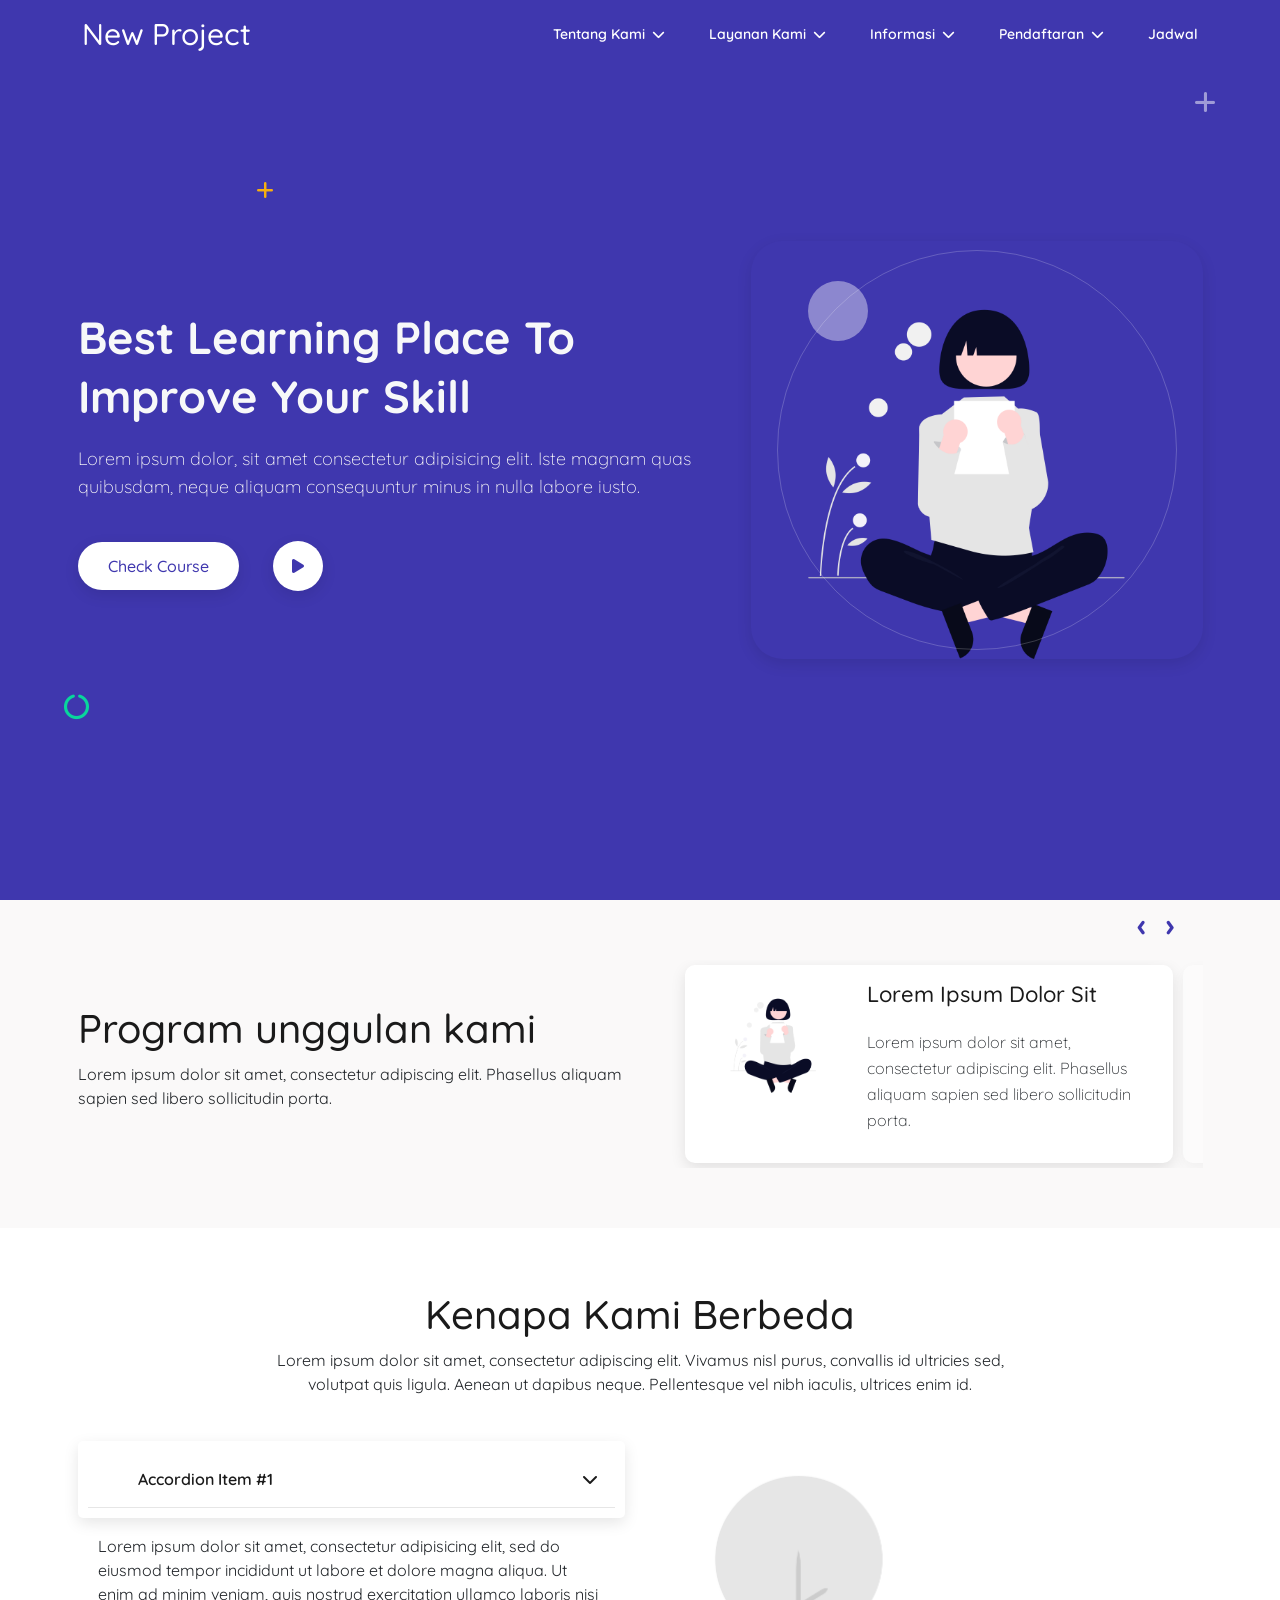
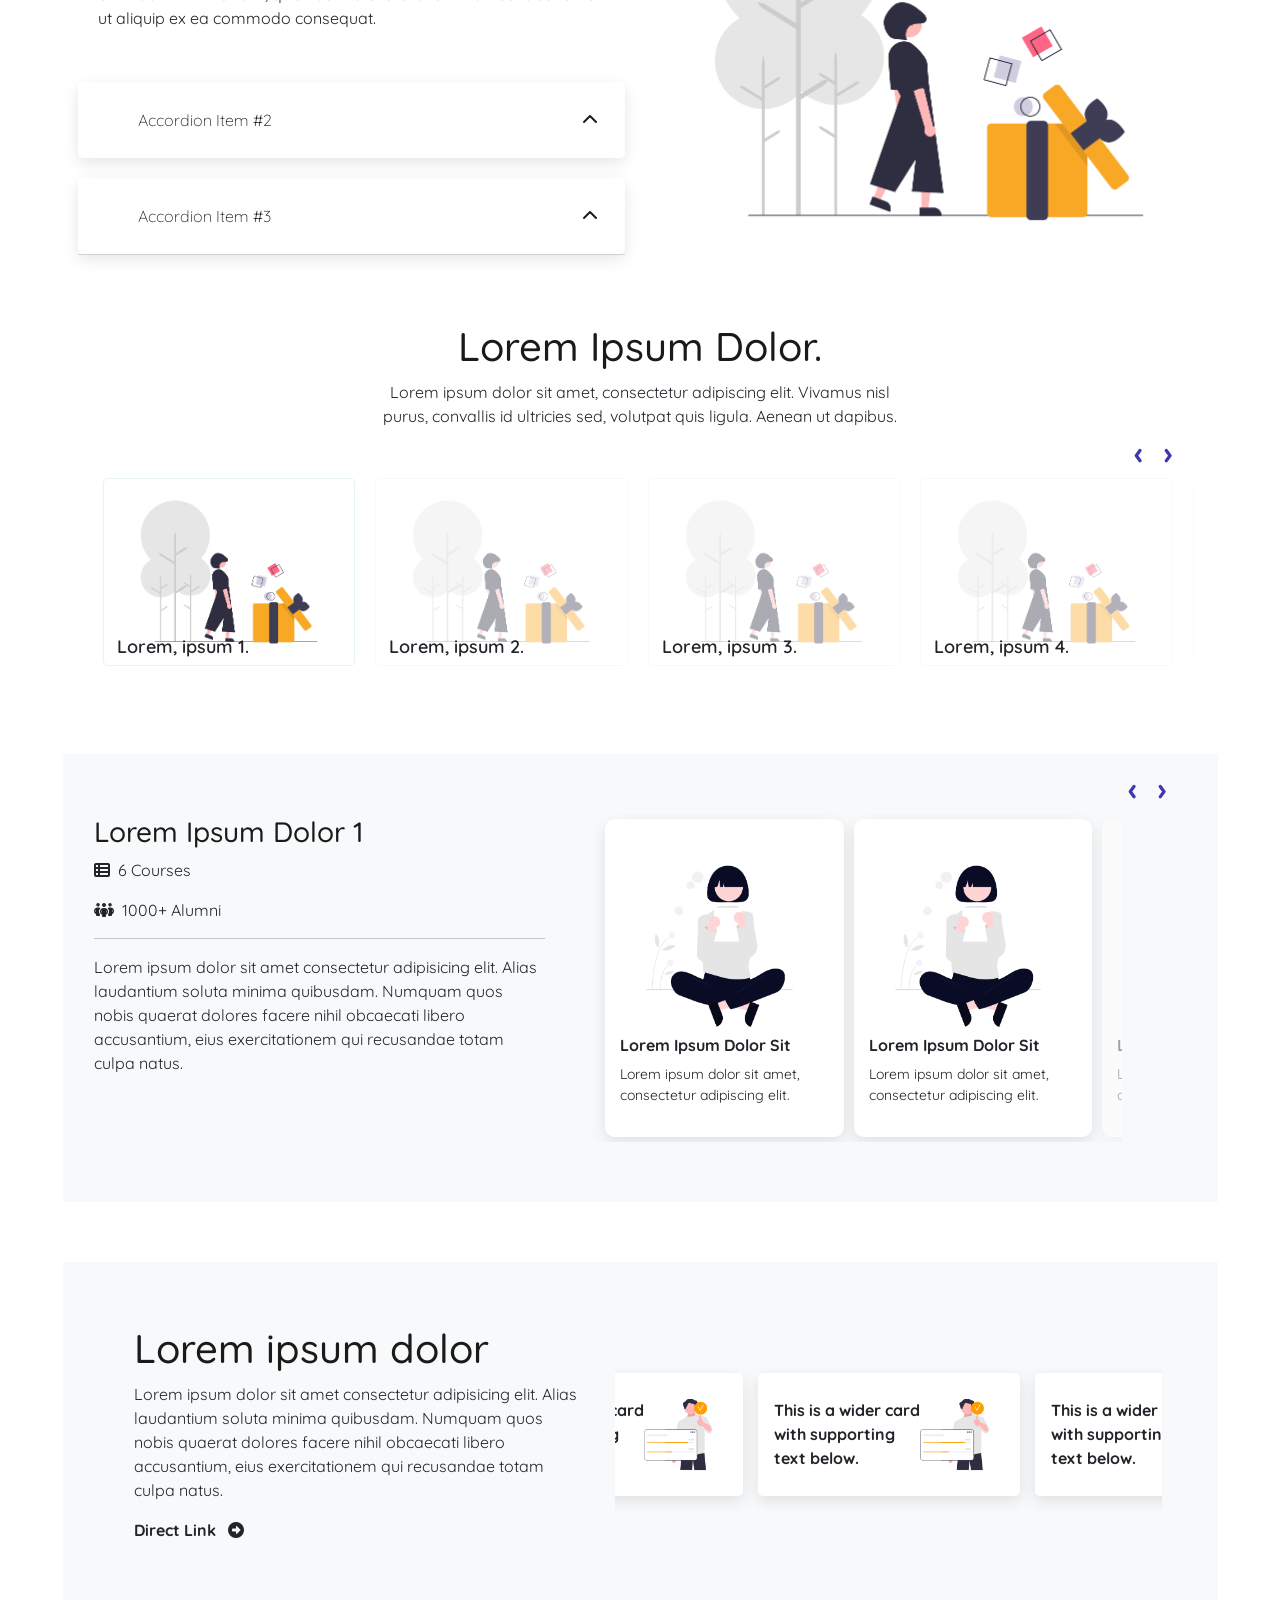
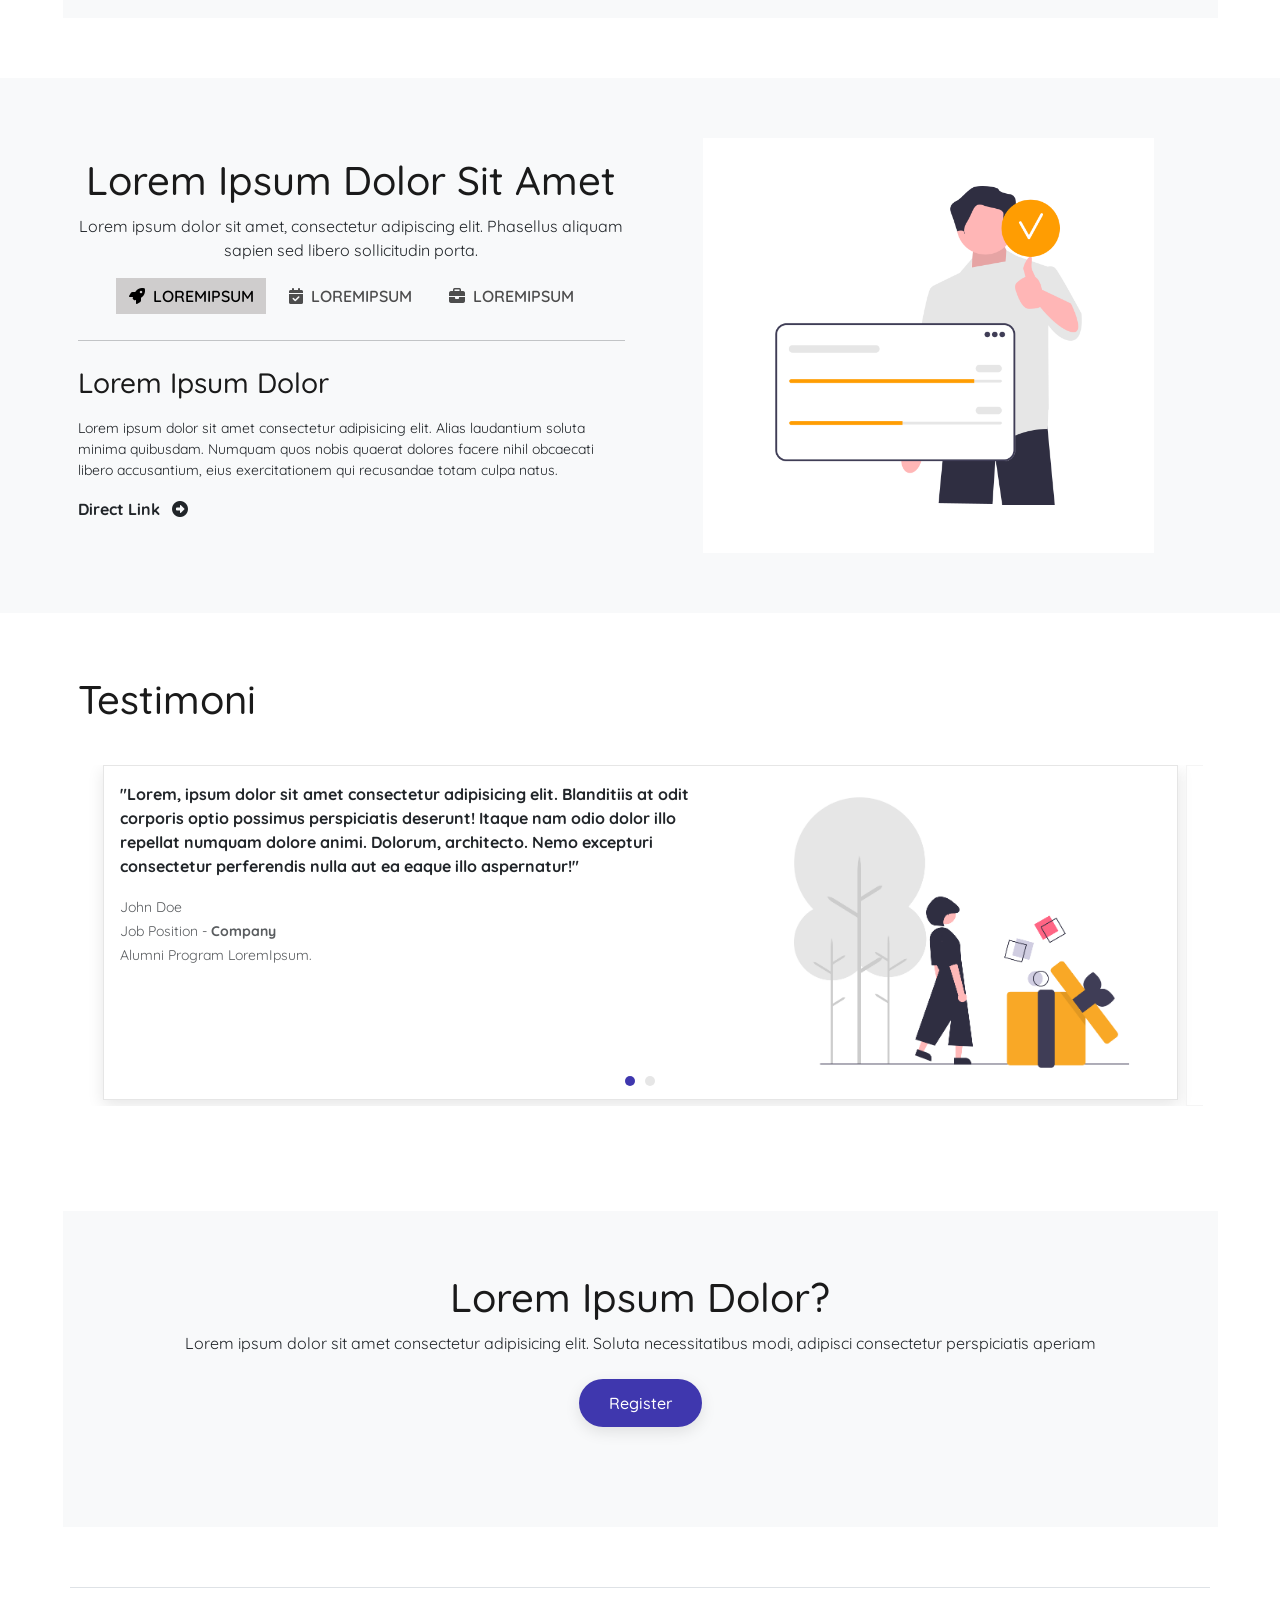
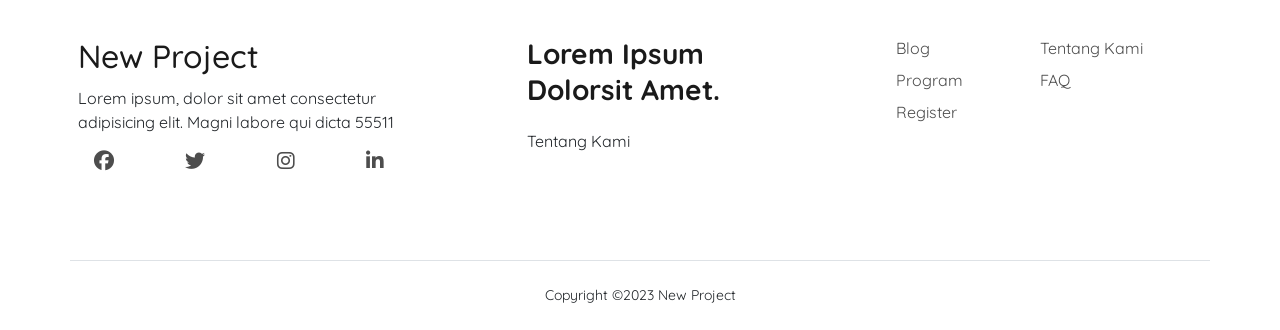
==== index.html @ 59ed504c "first commit" ====
<!DOCTYPE html>
<html lang="en">
  <head>
    <meta charset="UTF-8" />
    <meta http-equiv="X-UA-Compatible" content="IE=edge" />
    <meta name="viewport" content="width=device-width, initial-scale=1.0" />
    <title>New Project</title>

    <!-- Font Awesome -->
    <link
      rel="stylesheet"
      href="https://cdnjs.cloudflare.com/ajax/libs/font-awesome/6.1.2/css/all.min.css"
      integrity="sha512-1sCRPdkRXhBV2PBLUdRb4tMg1w2YPf37qatUFeS7zlBy7jJI8Lf4VHwWfZZfpXtYSLy85pkm9GaYVYMfw5BC1A=="
      crossorigin="anonymous"
      referrerpolicy="no-referrer"
    />

    <!-- CSS only -->
    <!-- CSS only -->
    <link
      href="https://cdn.jsdelivr.net/npm/bootstrap@5.2.3/dist/css/bootstrap.min.css"
      rel="stylesheet"
      integrity="sha384-rbsA2VBKQhggwzxH7pPCaAqO46MgnOM80zW1RWuH61DGLwZJEdK2Kadq2F9CUG65"
      crossorigin="anonymous"
    />

    <link
      rel="stylesheet"
      href="https://cdnjs.cloudflare.com/ajax/libs/OwlCarousel2/2.3.4/assets/owl.carousel.min.css"
      integrity="sha512-tS3S5qG0BlhnQROyJXvNjeEM4UpMXHrQfTGmbQ1gKmelCxlSEBUaxhRBj/EFTzpbP4RVSrpEikbmdJobCvhE3g=="
      crossorigin="anonymous"
      referrerpolicy="no-referrer"
    />

    <link
      rel="stylesheet"
      href="https://cdnjs.cloudflare.com/ajax/libs/animate.css/4.1.1/animate.min.css"
    />

    <!-- Link Swiper's CSS -->
    <link
      rel="stylesheet"
      href="https://cdn.jsdelivr.net/npm/swiper/swiper-bundle.min.css"
    />

    <!-- Custom Style -->
    <link rel="stylesheet" href="css/style.css" />
    <link rel="stylesheet" href="css/responsive.css" />
  </head>
  <body>
    <div class="main-wrapper">
      <!-- header start -->
      <header class="header fixed-top">
        <div class="container-xl">
          <div
            class="header-main d-flex justify-content-between align-items-center"
          >
            <!-- <div class="header-logo">
              <a href="/" class="">
                <img src="/img/logo.png" alt="New Project" />
              </a>
            </div> -->
            <a class="header-brand">New Project</a>
            <div class="open-header-menu">
              <span></span>
            </div>
            <div class="menu-overlay"></div>
            <nav class="header-menu">
              <div class="close-header-menu">
                <i class="fas fa-times"></i>
              </div>
              <ul class="menu">
                <li class="menu-item menu-item-has-children">
                  <a href="#" data-bs-toggle="sub-menu"
                    >Tentang Kami <i class="fas fa-chevron-down"></i
                  ></a>
                  <ul class="sub-menu">
                    <li class="sub-menu-item">
                      <a class="nav-link" href="/profil-perusahaan"
                        >Profil Perusahaan</a
                      >
                    </li>
                    <li class="sub-menu-item">
                      <a lass="nav-link" href="/alumni">Daftar Alumni</a>
                    </li>
                    <li class="sub-menu-item">
                      <a class="nav-link" href="/hubungi-kami">Hubungi Kami</a>
                    </li>
                  </ul>
                </li>
                <li class="menu-item menu-item-has-children">
                  <a href="#" data-bs-toggle="sub-menu"
                    >Layanan Kami <i class="fas fa-chevron-down"></i
                  ></a>
                  <ul class="sub-menu">
                    <li class="sub-menu-item">
                      <a
                        class="nav-link"
                        href="/sertifikasi/sertifikasi-kemnaker-ri"
                        >Sertifikasi Kemnaker RI</a
                      >
                    </li>
                    <li class="sub-menu-item">
                      <a class="nav-link" href="/sertifikasi/sertifikasi-bnsp"
                        >Sertifikasi BNSP</a
                      >
                    </li>
                    <li class="sub-menu-item">
                      <a
                        class="nav-link"
                        href="/program-pembinaan/juru-las-welder"
                        >Sertifikasi Juru Las</a
                      >
                    </li>
                    <li class="sub-menu-item">
                      <a class="nav-link" href="/pengurusan-sio"
                        >Pengurusan SIO</a
                      >
                    </li>
                  </ul>
                </li>
                <li class="menu-item menu-item-has-children">
                  <a href="#" data-bs-toggle="sub-menu"
                    >Informasi <i class="fas fa-chevron-down"></i
                  ></a>
                  <ul class="sub-menu">
                    <li class="sub-menu-item">
                      <a class="nav-link" href="/unduh-peraturan-k3"
                        >Unduh Peraturan K3 RI</a
                      >
                    </li>
                    <li class="sub-menu-item">
                      <a class="nav-link" href="/blog">Artikel</a>
                    </li>
                    <li class="sub-menu-item">
                      <a class="nav-link" href="/info-loker-k3">Info Loker</a>
                    </li>
                    <li class="sub-menu-item">
                      <a class="nav-link" href="/galeri">Galeri</a>
                    </li>
                  </ul>
                </li>
                <li class="menu-item menu-item-has-children">
                  <a href="#" data-bs-toggle="sub-menu"
                    >Pendaftaran <i class="fas fa-chevron-down"></i
                  ></a>
                  <ul class="sub-menu">
                    <li class="sub-menu-item">
                      <a class="nav-link" href="/pendaftaran-kemnaker-ri"
                        >Training Kemnaker RI</a
                      >
                    </li>
                    <li class="sub-menu-item">
                      <a class="nav-link" href="/pendaftaran-bnsp"
                        >Training BNSP</a
                      >
                    </li>
                    <li class="sub-menu-item">
                      <a class="nav-link" href="/permohonan-inhouse-training"
                        >Permohonan InHouse Training</a
                      >
                    </li>
                  </ul>
                </li>
                <li class="menu-item">
                  <a class="nav-link" href="/jadwal">jadwal</a>
                </li>
              </ul>
            </nav>
          </div>
        </div>
      </header>
      <!-- header end -->

      <!-- banner start -->
      <section class="banner d-flex align-items-center">
        <div class="effect-wrap">
          <i class="fa-solid fa-plus effect effect-1"></i>
          <i class="fa-solid fa-plus effect effect-2"></i>
          <i class="fa-solid fa-circle-notch effect effect-3"></i>
        </div>
        <div class="container">
          <div class="row align-items-center">
            <div
              class="col-lg-7 col-md-7 mt-5 mt-md-0 order-md-first order-last"
            >
              <div class="banner-text">
                <h1>Best Learning Place To Improve Your Skill</h1>
                <p>
                  Lorem ipsum dolor, sit amet consectetur adipisicing elit. Iste
                  magnam quas quibusdam, neque aliquam consequuntur minus in
                  nulla labore iusto.
                </p>
                <div class="banner-btn">
                  <a href="#" class="btn btn-1">Check Course</a>
                  <button
                    type="button"
                    class="btn btn-1 video-play-btn"
                    data-bs-toggle="modal"
                    data-bs-target="#video-modal"
                  >
                    <i class="fa-solid fa-play"></i>
                  </button>
                </div>
              </div>
            </div>
            <div class="col-lg-5 col-md-5 text-center">
              <div class="banner-img">
                <div class="circle"></div>
                <img src="img/hero.png" alt="new project" />
              </div>
            </div>
          </div>
        </div>
      </section>
      <!-- banner end -->

      <!-- exclusive program start -->
      <section class="exclusive-section section-padding">
        <div class="container">
          <div class="row align-items-center justify-content-center">
            <div class="col-lg-6 col-md-8">
              <div class="exclusive-text">
                <h1>Program unggulan kami</h1>
                <p>
                  Lorem ipsum dolor sit amet, consectetur adipiscing elit.
                  Phasellus aliquam sapien sed libero sollicitudin porta.
                </p>
              </div>
            </div>
            <div class="col-lg-6 col-md-9">
              <div class="row justify-content-center">
                <div class="owl-carousel exclusive-carousel">
                  <div class="row exclusive-item box">
                    <div class="col-lg-4 col-md-12">
                      <img src="img/hero.png" alt="exclusive-program" />
                    </div>
                    <div class="col-lg-8 col-md-12">
                      <h3 class="text-capitalize">Lorem ipsum dolor sit</h3>
                      <p>
                        Lorem ipsum dolor sit amet, consectetur adipiscing elit.
                        Phasellus aliquam sapien sed libero sollicitudin porta.
                      </p>
                    </div>
                  </div>
                  <div class="row exclusive-item box">
                    <div class="col-lg-4 col-md-12">
                      <img src="img/hero.png" alt="exclusive-program" />
                    </div>
                    <div class="col-lg-8 col-md-12">
                      <h3 class="text-capitalize">Lorem ipsum dolor sit</h3>
                      <p>
                        Lorem ipsum dolor sit amet, consectetur adipiscing elit.
                        Phasellus aliquam sapien sed libero sollicitudin porta.
                      </p>
                    </div>
                  </div>
                  <div class="row exclusive-item box">
                    <div class="col-lg-4 col-md-12">
                      <img src="img/hero.png" alt="exclusive-program" />
                    </div>
                    <div class="col-lg-8 col-md-12">
                      <h3 class="text-capitalize">Lorem ipsum dolor sit</h3>
                      <p>
                        Lorem ipsum dolor sit amet, consectetur adipiscing elit.
                        Phasellus aliquam sapien sed libero sollicitudin porta.
                      </p>
                    </div>
                  </div>
                </div>
              </div>
            </div>
          </div>
        </div>
      </section>
      <!-- exclusive program end -->

      <!-- reason start -->
      <section class="reason-section section-padding">
        <div class="container">
          <div class="row justify-content-center">
            <div class="col-md-8">
              <div class="section-title text-center">
                <h1>Kenapa Kami Berbeda</h1>
                <p>
                  Lorem ipsum dolor sit amet, consectetur adipiscing elit.
                  Vivamus nisl purus, convallis id ultricies sed, volutpat quis
                  ligula. Aenean ut dapibus neque. Pellentesque vel nibh
                  iaculis, ultrices enim id.
                </p>
              </div>
            </div>
          </div>
          <div class="row align-items-center">
            <div class="col-lg-6 col-md-6">
              <div
                id="accordionReason"
                class="d-block accordion nav nav-tabs"
                role="tablist"
              >
                <div
                  class="accordion-item"
                  data-bs-toggle="tab"
                  data-bs-target="#reason-one"
                  type="button"
                  role="tab"
                  aria-controls="reason-one"
                  aria-selected="true"
                >
                  <h2 class="accordion-header" id="headingOne">
                    <button
                      class="accordion-button"
                      type="button"
                      data-bs-toggle="collapse"
                      data-bs-target="#collapseOne"
                      aria-expanded="true"
                      aria-controls="collapseOne"
                    >
                      Accordion Item #1
                    </button>
                  </h2>
                  <div
                    id="collapseOne"
                    class="accordion-collapse collapse show"
                    aria-labelledby="headingOne"
                    data-bs-parent="#accordionReason"
                  >
                    <div class="accordion-body">
                      <p>
                        Lorem ipsum dolor sit amet, consectetur adipisicing
                        elit, sed do eiusmod tempor incididunt ut labore et
                        dolore magna aliqua. Ut enim ad minim veniam, quis
                        nostrud exercitation ullamco laboris nisi ut aliquip ex
                        ea commodo consequat.
                      </p>
                    </div>
                    <div class="accordion-img">
                      <img src="img/gift.png" class="reason-img" alt="" />
                    </div>
                  </div>
                </div>
                <div
                  class="accordion-item"
                  data-bs-toggle="tab"
                  data-bs-target="#reason-two"
                  type="button"
                  role="tab"
                  aria-controls="reason-two"
                  aria-selected="false"
                >
                  <h2 class="accordion-header" id="headingTwo">
                    <button
                      class="accordion-button collapsed"
                      type="button"
                      data-bs-toggle="collapse"
                      data-bs-target="#collapseTwo"
                      aria-expanded="false"
                      aria-controls="collapseTwo"
                    >
                      Accordion Item #2
                    </button>
                  </h2>
                  <div
                    id="collapseTwo"
                    class="accordion-collapse collapse"
                    aria-labelledby="headingTwo"
                    data-bs-parent="#accordionReason"
                  >
                    <div class="accordion-body">
                      <p>
                        Lorem ipsum dolor sit amet, consectetur adipisicing
                        elit, sed do eiusmod tempor incididunt ut labore et
                        dolore magna aliqua. Ut enim ad minim veniam, quis
                        nostrud exercitation ullamco laboris nisi ut aliquip ex
                        ea commodo consequat.
                      </p>
                    </div>
                    <div class="accordion-img">
                      <img src="img/hero.png" class="reason-img" alt="" />
                    </div>
                  </div>
                </div>
                <div
                  class="accordion-item"
                  data-bs-toggle="tab"
                  data-bs-target="#reason-three"
                  type="button"
                  role="tab"
                  aria-controls="reason-three"
                  aria-selected="false"
                >
                  <h2 class="accordion-header" id="headingTwo">
                    <button
                      class="accordion-button collapsed"
                      type="button"
                      data-bs-toggle="collapse"
                      data-bs-target="#collapseThree"
                      aria-expanded="false"
                      aria-controls="collapseThree"
                    >
                      Accordion Item #3
                    </button>
                  </h2>
                  <div
                    id="collapseThree"
                    class="accordion-collapse collapse"
                    aria-labelledby="headingThree"
                    data-bs-parent="#accordionReason"
                  >
                    <div class="accordion-body">
                      <p>
                        Lorem ipsum dolor sit amet, consectetur adipisicing
                        elit, sed do eiusmod tempor incididunt ut labore et
                        dolore magna aliqua. Ut enim ad minim veniam, quis
                        nostrud exercitation ullamco laboris nisi ut aliquip ex
                        ea commodo consequat.
                      </p>
                    </div>
                    <div class="accordion-img">
                      <img src="img/gift.png" class="reason-img" alt="" />
                    </div>
                  </div>
                </div>
              </div>
            </div>
            <div class="col-lg-6 col-md-6 d-md-inline d-none">
              <div
                class="tab-content d-flex justify-content-center align-items-center h-100"
                id="tabImgReason"
              >
                <div
                  class="tab-pane fade show active"
                  id="reason-one"
                  role="tabpanel"
                  aria-labelledby="reason-one-tab"
                >
                  <img src="img/gift.png" class="reason-img" alt="" />
                </div>
                <div
                  class="tab-pane fade"
                  id="reason-two"
                  role="tabpanel"
                  aria-labelledby="reason-two-tab"
                >
                  <img src="img/hero.png" class="reason-img" alt="" />
                </div>
                <div
                  class="tab-pane fade"
                  id="reason-three"
                  role="tabpanel"
                  aria-labelledby="reason-three-tab"
                >
                  <img src="img/gift.png" class="reason-img" alt="" />
                </div>
              </div>
            </div>
          </div>
        </div>
      </section>
      <!-- reason end -->

      <!-- course start -->
      <section class="course-section">
        <div class="container">
          <div class="row justify-content-center">
            <div class="col-md-6">
              <div class="section-title text-center">
                <h1 class="text-capitalize">Lorem ipsum dolor.</h1>
                <p>
                  Lorem ipsum dolor sit amet, consectetur adipiscing elit.
                  Vivamus nisl purus, convallis id ultricies sed, volutpat quis
                  ligula. Aenean ut dapibus.
                </p>
              </div>
            </div>
          </div>
          <div class="row justify-content-center">
            <ul
              class="nav nav-tabs border-0 d-flex justify-content-center align-items-center mb-4"
              id="courseTab"
              role="tablist"
            >
              <div class="owl-carousel course-img-carousel d-none d-md-block">
                <div class="container-img-btn hidden-sm">
                  <img
                    src="img/gift.png"
                    class="nav-link active"
                    id="course-one-tab"
                    data-bs-toggle="tab"
                    data-bs-target="#course-one-tab-pane"
                    type="button"
                    role="tab"
                    aria-controls="course-one-tab-pane"
                    aria-selected="true"
                  />
                  <div class="text-block">
                    <p>Lorem, ipsum 1.</p>
                  </div>
                </div>
                <div class="container-img-btn">
                  <img
                    src="img/gift.png"
                    class="nav-link"
                    id="course-two-tab"
                    data-bs-toggle="tab"
                    data-bs-target="#course-two-tab-pane"
                    type="button"
                    role="tab"
                    aria-controls="course-two-tab-pane"
                    aria-selected="false"
                  />
                  <div class="text-block">
                    <p>Lorem, ipsum 2.</p>
                  </div>
                </div>
                <div class="container-img-btn">
                  <img
                    src="img/gift.png"
                    class="nav-link"
                    id="course-three-tab"
                    data-bs-toggle="tab"
                    data-bs-target="#course-three-tab-pane"
                    type="button"
                    role="tab"
                    aria-controls="course-three-tab-pane"
                    aria-selected="false"
                  />
                  <div class="text-block">
                    <p>Lorem, ipsum 3.</p>
                  </div>
                </div>
                <div class="container-img-btn">
                  <img
                    src="img/gift.png"
                    class="nav-link"
                    id="course-four-tab"
                    data-bs-toggle="tab"
                    data-bs-target="#course-four-tab-pane"
                    type="button"
                    role="tab"
                    aria-controls="course-four-tab-pane"
                    aria-selected="false"
                  />
                  <div class="text-block">
                    <p>Lorem, ipsum 4.</p>
                  </div>
                </div>
                <div class="container-img-btn">
                  <img
                    src="img/gift.png"
                    class="nav-link"
                    id="course-five-tab"
                    data-bs-toggle="tab"
                    data-bs-target="#course-five-tab-pane"
                    type="button"
                    role="tab"
                    aria-controls="course-five-tab-pane"
                    aria-selected="false"
                  />
                  <div class="text-block">
                    <p>Lorem, ipsum 5.</p>
                  </div>
                </div>
                <div class="container-img-btn">
                  <img
                    src="img/gift.png"
                    class="nav-link"
                    id="course-six-tab"
                    data-bs-toggle="tab"
                    data-bs-target="#course-six-tab-pane"
                    type="button"
                    role="tab"
                    aria-controls="course-six-tab-pane"
                    aria-selected="false"
                  />
                  <div class="text-block">
                    <p>Lorem, ipsum 6.</p>
                  </div>
                </div>
              </div>
              <div
                class="container-text-btn horizontal-scrollable row flex-row flex-nowrap pb-2 pt-2"
                id="courseText"
              >
                <li class="nav-item" role="presentation">
                  <button
                    class="nav-link active"
                    id="course-one-tab"
                    data-bs-toggle="tab"
                    data-bs-target="#course-one-tab-pane"
                    type="button"
                    role="tab"
                    aria-controls="course-one-tab-pane"
                    aria-selected="true"
                  >
                    Course Category 1
                  </button>
                </li>
                <li class="nav-item" role="presentation">
                  <button
                    class="nav-link"
                    id="course-two-tab"
                    data-bs-toggle="tab"
                    data-bs-target="#course-two-tab-pane"
                    type="button"
                    role="tab"
                    aria-controls="course-two-tab-pane"
                    aria-selected="false"
                  >
                    Course Category 2
                  </button>
                </li>
                <li class="nav-item" role="presentation">
                  <button
                    class="nav-link"
                    id="course-three-tab"
                    data-bs-toggle="tab"
                    data-bs-target="#course-three-tab-pane"
                    type="button"
                    role="tab"
                    aria-controls="course-three-tab-pane"
                    aria-selected="false"
                  >
                    Course Category 3
                  </button>
                </li>
                <li class="nav-item" role="presentation">
                  <button
                    class="nav-link"
                    id="course-four-tab"
                    data-bs-toggle="tab"
                    data-bs-target="#course-four-tab-pane"
                    type="button"
                    role="tab"
                    aria-controls="course-four-tab-pane"
                    aria-selected="false"
                  >
                    Course Category 4
                  </button>
                </li>
                <li class="nav-item" role="presentation">
                  <button
                    class="nav-link"
                    id="course-four-tab"
                    data-bs-toggle="tab"
                    data-bs-target="#course-four-tab-pane"
                    type="button"
                    role="tab"
                    aria-controls="course-four-tab-pane"
                    aria-selected="false"
                  >
                    Course Category 4
                  </button>
                </li>
                <li class="nav-item" role="presentation">
                  <button
                    class="nav-link"
                    id="course-four-tab"
                    data-bs-toggle="tab"
                    data-bs-target="#course-four-tab-pane"
                    type="button"
                    role="tab"
                    aria-controls="course-four-tab-pane"
                    aria-selected="false"
                  >
                    Course Category 5
                  </button>
                </li>
                <li class="nav-item" role="presentation">
                  <button
                    class="nav-link"
                    id="course-four-tab"
                    data-bs-toggle="tab"
                    data-bs-target="#course-four-tab-pane"
                    type="button"
                    role="tab"
                    aria-controls="course-four-tab-pane"
                    aria-selected="false"
                  >
                    Course Category 6
                  </button>
                </li>
              </div>
            </ul>
            <div class="tab-content" id="courseTabContent">
              <div
                class="tab-pane fade show active"
                id="course-one-tab-pane"
                role="tabpanel"
                aria-labelledby="course-one-tab"
                tabindex="0"
              >
                <div class="row bg-light section-padding">
                  <div class="col-lg-5 col-md-5 ms-md-3">
                    <h3 class="course-title text-capitalize fs-3">
                      Lorem ipsum dolor 1
                    </h3>
                    <p class="course-count">
                      <i class="fa-solid fa-table-list me-1"></i> 6 Courses
                    </p>
                    <p class="course-student">
                      <i class="fa-solid fa-people-group me-1"></i> 1000+ Alumni
                    </p>
                    <hr />
                    <p class="course-desc">
                      Lorem ipsum dolor sit amet consectetur adipisicing elit.
                      Alias laudantium soluta minima quibusdam. Numquam quos
                      nobis quaerat dolores facere nihil obcaecati libero
                      accusantium, eius exercitationem qui recusandae totam
                      culpa natus.
                    </p>
                  </div>
                  <div class="col-lg-6 col-md-6">
                    <div class="row justify-content-center">
                      <div class="owl-carousel course-carousel">
                        <div class="course-box box course-item">
                          <img src="img/hero.png" alt="course" />
                          <div class="card-body">
                            <h6
                              class="card-title text-capitalize fw-bold mb-2 mt-2"
                            >
                              Lorem ipsum dolor sit
                            </h6>
                            <p>
                              Lorem ipsum dolor sit amet, consectetur adipiscing
                              elit.
                            </p>
                          </div>
                        </div>
                        <div class="course-box box course-item box">
                          <img src="img/hero.png" alt="course" />
                          <div class="card-body">
                            <h6
                              class="card-title text-capitalize fw-bold mb-2 mt-2"
                            >
                              Lorem ipsum dolor sit
                            </h6>
                            <p>
                              Lorem ipsum dolor sit amet, consectetur adipiscing
                              elit.
                            </p>
                          </div>
                        </div>
                        <div class="course-box box course-item box">
                          <img src="img/hero.png" alt="course" />
                          <div class="card-body">
                            <h6
                              class="card-title text-capitalize fw-bold mb-2 mt-2"
                            >
                              Lorem ipsum dolor sit
                            </h6>
                            <p>
                              Lorem ipsum dolor sit amet, consectetur adipiscing
                              elit.
                            </p>
                          </div>
                        </div>
                      </div>
                    </div>
                  </div>
                </div>
              </div>
              <div
                class="tab-pane fade"
                id="course-two-tab-pane"
                role="tabpanel"
                aria-labelledby="course-two-tab"
                tabindex="0"
              >
                <div class="row bg-light section-padding">
                  <div class="col-lg-5 col-md-5 ms-md-3">
                    <h3 class="course-title text-capitalize fs-3">
                      Lorem ipsum dolor 2
                    </h3>
                    <p class="course-count">
                      <i class="fa-solid fa-table-list me-1"></i> 6 Courses
                    </p>
                    <p class="course-student">
                      <i class="fa-solid fa-people-group me-1"></i> 1000+ Alumni
                    </p>
                    <hr />
                    <p class="course-desc">
                      Lorem ipsum dolor sit amet consectetur adipisicing elit.
                      Alias laudantium soluta minima quibusdam. Numquam quos
                      nobis quaerat dolores facere nihil obcaecati libero
                      accusantium, eius exercitationem qui recusandae totam
                      culpa natus.
                    </p>
                  </div>
                  <div class="col-lg-6 col-md-6">
                    <div class="row justify-content-center">
                      <div class="owl-carousel course-carousel">
                        <div class="course-box box course-item">
                          <img src="img/hero.png" alt="course" />
                          <div class="card-body">
                            <h6
                              class="card-title text-capitalize fw-bold mb-2 mt-2"
                            >
                              Lorem ipsum dolor sit
                            </h6>
                            <p>
                              Lorem ipsum dolor sit amet, consectetur adipiscing
                              elit.
                            </p>
                          </div>
                        </div>
                        <div class="course-box box course-item box">
                          <img src="img/hero.png" alt="course" />
                          <div class="card-body">
                            <h6
                              class="card-title text-capitalize fw-bold mb-2 mt-2"
                            >
                              Lorem ipsum dolor sit
                            </h6>
                            <p>
                              Lorem ipsum dolor sit amet, consectetur adipiscing
                              elit.
                            </p>
                          </div>
                        </div>
                        <div class="course-box box course-item box">
                          <img src="img/hero.png" alt="course" />
                          <div class="card-body">
                            <h6
                              class="card-title text-capitalize fw-bold mb-2 mt-2"
                            >
                              Lorem ipsum dolor sit
                            </h6>
                            <p>
                              Lorem ipsum dolor sit amet, consectetur adipiscing
                              elit.
                            </p>
                          </div>
                        </div>
                      </div>
                    </div>
                  </div>
                </div>
              </div>
              <div
                class="tab-pane fade"
                id="course-three-tab-pane"
                role="tabpanel"
                aria-labelledby="course-three-tab"
                tabindex="0"
              >
                <div class="row bg-light section-padding">
                  <div class="col-lg-5 col-md-5 ms-md-3">
                    <h3 class="course-title text-capitalize fs-3">
                      Lorem ipsum dolor 3
                    </h3>
                    <p class="course-count">
                      <i class="fa-solid fa-table-list me-1"></i> 6 Courses
                    </p>
                    <p class="course-student">
                      <i class="fa-solid fa-people-group me-1"></i> 1000+ Alumni
                    </p>
                    <hr />
                    <p class="course-desc">
                      Lorem ipsum dolor sit amet consectetur adipisicing elit.
                      Alias laudantium soluta minima quibusdam. Numquam quos
                      nobis quaerat dolores facere nihil obcaecati libero
                      accusantium, eius exercitationem qui recusandae totam
                      culpa natus.
                    </p>
                  </div>
                  <div class="col-lg-6 col-md-6">
                    <div class="row justify-content-center">
                      <div class="owl-carousel course-carousel">
                        <div class="course-box box course-item">
                          <img src="img/hero.png" alt="course" />
                          <div class="card-body">
                            <h6
                              class="card-title text-capitalize fw-bold mb-2 mt-2"
                            >
                              Lorem ipsum dolor sit
                            </h6>
                            <p>
                              Lorem ipsum dolor sit amet, consectetur adipiscing
                              elit.
                            </p>
                          </div>
                        </div>
                        <div class="course-box box course-item box">
                          <img src="img/hero.png" alt="course" />
                          <div class="card-body">
                            <h6
                              class="card-title text-capitalize fw-bold mb-2 mt-2"
                            >
                              Lorem ipsum dolor sit
                            </h6>
                            <p>
                              Lorem ipsum dolor sit amet, consectetur adipiscing
                              elit.
                            </p>
                          </div>
                        </div>
                        <div class="course-box box course-item box">
                          <img src="img/hero.png" alt="course" />
                          <div class="card-body">
                            <h6
                              class="card-title text-capitalize fw-bold mb-2 mt-2"
                            >
                              Lorem ipsum dolor sit
                            </h6>
                            <p>
                              Lorem ipsum dolor sit amet, consectetur adipiscing
                              elit.
                            </p>
                          </div>
                        </div>
                      </div>
                    </div>
                  </div>
                </div>
              </div>
              <div
                class="tab-pane fade"
                id="course-four-tab-pane"
                role="tabpanel"
                aria-labelledby="course-four-tab"
                tabindex="0"
              >
                <div class="row bg-light section-padding">
                  <div class="col-lg-5 col-md-5 ms-md-3">
                    <h3 class="course-title text-capitalize fs-3">
                      Lorem ipsum dolor 4
                    </h3>
                    <p class="course-count">
                      <i class="fa-solid fa-table-list me-1"></i> 6 Courses
                    </p>
                    <p class="course-student">
                      <i class="fa-solid fa-people-group me-1"></i> 1000+ Alumni
                    </p>
                    <hr />
                    <p class="course-desc">
                      Lorem ipsum dolor sit amet consectetur adipisicing elit.
                      Alias laudantium soluta minima quibusdam. Numquam quos
                      nobis quaerat dolores facere nihil obcaecati libero
                      accusantium, eius exercitationem qui recusandae totam
                      culpa natus.
                    </p>
                  </div>
                  <div class="col-lg-6 col-md-6">
                    <div class="row justify-content-center">
                      <div class="col owl-carousel course-carousel">
                        <div class="course-box box course-item">
                          <img src="img/hero.png" alt="course" />
                          <div class="card-body">
                            <h6
                              class="card-title text-capitalize fw-bold mb-2 mt-2"
                            >
                              Lorem ipsum dolor sit
                            </h6>
                            <p>
                              Lorem ipsum dolor sit amet, consectetur adipiscing
                              elit.
                            </p>
                          </div>
                        </div>
                        <div class="course-box box course-item box">
                          <img src="img/hero.png" alt="course" />
                          <div class="card-body">
                            <h6
                              class="card-title text-capitalize fw-bold mb-2 mt-2"
                            >
                              Lorem ipsum dolor sit
                            </h6>
                            <p>
                              Lorem ipsum dolor sit amet, consectetur adipiscing
                              elit.
                            </p>
                          </div>
                        </div>
                        <div class="course-box box course-item box">
                          <img src="img/hero.png" alt="course" />
                          <div class="card-body">
                            <h6
                              class="card-title text-capitalize fw-bold mb-2 mt-2"
                            >
                              Lorem ipsum dolor sit
                            </h6>
                            <p>
                              Lorem ipsum dolor sit amet, consectetur adipiscing
                              elit.
                            </p>
                          </div>
                        </div>
                      </div>
                    </div>
                  </div>
                </div>
              </div>
            </div>
          </div>
        </div>
      </section>
      <!-- course end -->

      <!-- blog start -->
      <section class="blog-section section-padding">
        <div class="container">
          <div
            class="row bg-light section-padding d-flex justify-content-center"
          >
            <div class="col-lg-5 col-md-8 ms-md-3 text-md-center text-lg-start">
              <h1>Lorem ipsum dolor</h1>
              <p class="course-desc">
                Lorem ipsum dolor sit amet consectetur adipisicing elit. Alias
                laudantium soluta minima quibusdam. Numquam quos nobis quaerat
                dolores facere nihil obcaecati libero accusantium, eius
                exercitationem qui recusandae totam culpa natus.
              </p>
              <p class="blog-direct fw-bold">
                Direct Link
                <i class="fa-solid fa-circle-right ms-2"></i>
              </p>
            </div>
            <div class="col-lg-6 col-md-8 d-flex align-items-center">
              <div class="owl-carousel owl-theme blog-carousel">
                <a href="index.html" class="card box mb-3">
                  <div class="row g-0">
                    <div class="col-6 d-flex align-items-center">
                      <div class="card-body">
                        <p class="card-text text-dark fw-bold">
                          This is a wider card with supporting text below.
                        </p>
                      </div>
                    </div>
                    <div class="col-6">
                      <img
                        src="img/service-1.png"
                        class="img-fluid rounded-start"
                        alt="..."
                      />
                    </div>
                  </div>
                </a>
                <a href="index.html" class="card box mb-3">
                  <div class="row g-0">
                    <div class="col-6 d-flex align-items-center">
                      <div class="card-body">
                        <p class="card-text text-dark fw-bold">
                          This is a wider card with supporting text below.
                        </p>
                      </div>
                    </div>
                    <div class="col-6">
                      <img
                        src="img/service-1.png"
                        class="img-fluid rounded-start"
                        alt="..."
                      />
                    </div>
                  </div>
                </a>
                <a href="index.html" class="card box mb-3">
                  <div class="row g-0">
                    <div class="col-6 d-flex align-items-center">
                      <div class="card-body">
                        <p class="card-text text-dark fw-bold">
                          This is a wider card with supporting text below.
                        </p>
                      </div>
                    </div>
                    <div class="col-6">
                      <img
                        src="img/service-1.png"
                        class="img-fluid rounded-start"
                        alt="..."
                      />
                    </div>
                  </div>
                </a>
              </div>
            </div>
          </div>
        </div>
      </section>
      <!-- blog end -->

      <!-- service start -->
      <section class="service-section section-padding bg-light">
        <div class="container">
          <div class="row align-items-center">
            <div class="col-lg-6 col-md-9 m-auto">
              <div class="service-text text-md-center">
                <h1>Lorem Ipsum Dolor Sit Amet</h1>
                <p>
                  Lorem ipsum dolor sit amet, consectetur adipiscing elit.
                  Phasellus aliquam sapien sed libero sollicitudin porta.
                </p>
              </div>
              <div class="row">
                <div class="col-12">
                  <nav>
                    <div
                      class="nav nav-tabs border-0 justify-content-center mb-0"
                      id="serviceTab"
                      role="tablist"
                    >
                      <button
                        class="nav-link active"
                        id="service-one-tab"
                        data-bs-toggle="tab"
                        data-bs-target=".service-one"
                        type="button"
                        role="tab"
                        aria-controls="service-one"
                        aria-selected="true"
                      >
                        <i class="fa-solid fa-rocket me-2"></i>
                        LoremIpsum
                      </button>
                      <button
                        class="nav-link"
                        id="service-two-tab"
                        data-bs-toggle="tab"
                        data-bs-target=".service-two"
                        type="button"
                        role="tab"
                        aria-controls="service-two"
                        aria-selected="false"
                      >
                        <i class="fa-solid fa-calendar-check me-2"></i>
                        LoremIpsum
                      </button>
                      <button
                        class="nav-link"
                        id="service-three-tab"
                        data-bs-toggle="tab"
                        data-bs-target=".service-three"
                        type="button"
                        role="tab"
                        aria-controls="service-three"
                        aria-selected="false"
                      >
                        <i class="fa-solid fa-briefcase me-2"></i>
                        LoremIpsum
                      </button>
                    </div>
                  </nav>
                  <hr />
                  <div class="tab-content" id="serviceDesc">
                    <div
                      class="tab-pane fade show active service-one"
                      id="service_one"
                      role="tabpanel"
                      aria-labelledby="service-one-tab"
                    >
                      <div
                        class="row justify-content-center align-items-center"
                      >
                        <div class="col-md-8 col-10 d-lg-none d-inline">
                          <img src="img/service-1.png" alt="" />
                        </div>
                        <div class="col-12">
                          <h3
                            class="service-item-title text-capitalize fs-3 mb-3 mt-2"
                          >
                            Lorem ipsum dolor
                          </h3>
                          <p class="service-item-desc">
                            Lorem ipsum dolor sit amet consectetur adipisicing
                            elit. Alias laudantium soluta minima quibusdam.
                            Numquam quos nobis quaerat dolores facere nihil
                            obcaecati libero accusantium, eius exercitationem
                            qui recusandae totam culpa natus.
                          </p>
                          <p class="service-direct">
                            Direct Link
                            <i class="fa-solid fa-circle-right ms-2"></i>
                          </p>
                        </div>
                      </div>
                    </div>
                    <div
                      class="tab-pane fade service-two"
                      id="service_two"
                      role="tabpanel"
                      aria-labelledby="service-two-tab"
                    >
                      <div
                        class="row justify-content-center align-items-center"
                      >
                        <div class="col-md-8 col-10 d-lg-none d-inline">
                          <img src="img/service-2.png" alt="" />
                        </div>
                        <div class="col-12">
                          <h3
                            class="service-item-title text-capitalize fs-3 mb-3 mt-2"
                          >
                            Lorem ipsum dolor 2
                          </h3>
                          <p class="service-item-desc">
                            Lorem ipsum dolor sit amet consectetur adipisicing
                            elit. Alias laudantium soluta minima quibusdam.
                            Numquam quos nobis quaerat dolores facere nihil
                            obcaecati libero accusantium, eius exercitationem
                            qui recusandae totam culpa natus.
                          </p>
                          <p class="service-direct">
                            Direct Link
                            <i class="fa-solid fa-circle-right ms-2"></i>
                          </p>
                        </div>
                      </div>
                    </div>
                    <div
                      class="tab-pane fade service-three"
                      id="service_three"
                      role="tabpanel"
                      aria-labelledby="service-three-tab"
                    >
                      <div
                        class="row justify-content-center align-items-center"
                      >
                        <div class="col-md-8 col-10 d-lg-none d-inline">
                          <img src="img/service-3.png" alt="" />
                        </div>
                        <div class="col-12">
                          <h3
                            class="service-item-title text-capitalize fs-3 mb-3 mt-2"
                          >
                            Lorem ipsum dolor 3
                          </h3>
                          <p class="service-item-desc">
                            Lorem ipsum dolor sit amet consectetur adipisicing
                            elit. Alias laudantium soluta minima quibusdam.
                            Numquam quos nobis quaerat dolores facere nihil
                            obcaecati libero accusantium, eius exercitationem
                            qui recusandae totam culpa natus.
                          </p>
                          <p class="service-direct">
                            Direct Link
                            <i class="fa-solid fa-circle-right ms-2"></i>
                          </p>
                        </div>
                      </div>
                    </div>
                  </div>
                </div>
              </div>
            </div>
            <div class="col-lg-6 col-md-6 d-lg-inline d-none">
              <div class="tab-content" id="serviceImg">
                <div
                  class="tab-pane fade show active service-one"
                  id="service_one"
                  role="tabpanel"
                  aria-labelledby="service-one-tab"
                >
                  <div class="row justify-content-center">
                    <div class="col-10">
                      <img src="img/service-1.png" alt="" />
                    </div>
                  </div>
                </div>
                <div
                  class="tab-pane fade service-two"
                  id="service_two"
                  role="tabpanel"
                  aria-labelledby="service-two-tab"
                >
                  <div class="row justify-content-center">
                    <div class="col-10">
                      <img src="img/service-2.png" alt="" />
                    </div>
                  </div>
                </div>
                <div
                  class="tab-pane fade service-three"
                  id="service_three"
                  role="tabpanel"
                  aria-labelledby="service-three-tab"
                >
                  <div class="row justify-content-center">
                    <div class="col-10">
                      <img src="img/service-3.png" alt="" />
                    </div>
                  </div>
                </div>
              </div>
            </div>
          </div>
        </div>
      </section>
      <!-- service end -->

      <!-- testimony start -->
      <section class="testimony-section section-padding">
        <div class="container">
          <div class="row align-items-center">
            <div class="col-md-6">
              <div class="section-title">
                <h1 class="text-capitalize">Testimoni</h1>
              </div>
            </div>
          </div>
          <div class="owl-carousel testimony-carousel">
            <div class="card bg-body">
              <div class="row g-0 d-flex no-wrap">
                <div class="col-md-7 order-1 order-md-0">
                  <div class="card-body">
                    <p class="card-testimony fw-bold">
                      "Lorem, ipsum dolor sit amet consectetur adipisicing elit.
                      Blanditiis at odit corporis optio possimus perspiciatis
                      deserunt! Itaque nam odio dolor illo repellat numquam
                      dolore animi. Dolorum, architecto. Nemo excepturi
                      consectetur perferendis nulla aut ea eaque illo
                      aspernatur!"
                    </p>
                    <p class="card-job">
                      <small class="text-muted name">John Doe</small>
                      <br />
                      <small class="text-muted job-position"
                        >Job Position - <b class="company">Company</b>
                      </small>
                      <br />
                      <small class="text-muted course"
                        >Alumni Program LoremIpsum.</small
                      >
                    </p>
                  </div>
                </div>
                <div class="col-md-5 order-0 order-md-1">
                  <img src="img/gift.png" alt="..." />
                </div>
              </div>
            </div>
            <div class="card p-2 me-2 ms-2 bg-body">
              <div class="row g-0 d-flex no-wrap">
                <div class="col-md-7 order-1 order-md-0">
                  <div class="card-body p-3">
                    <p class="card-testimony fw-bold">
                      "Lorem, ipsum dolor sit amet consectetur adipisicing elit.
                      Blanditiis at odit corporis optio possimus perspiciatis
                      deserunt! Itaque nam odio dolor illo repellat numquam
                      dolore animi. Dolorum, architecto. Nemo excepturi
                      consectetur perferendis nulla aut ea eaque illo
                      aspernatur!"
                    </p>
                    <p class="card-job">
                      <small class="text-muted name">John Doe</small>
                      <br />
                      <small class="text-muted job-position"
                        >Job Position - <b class="company">Company</b>
                      </small>
                      <br />
                      <small class="text-muted course"
                        >Alumni Program LoremIpsum.</small
                      >
                    </p>
                  </div>
                </div>
                <div class="col-md-5 order-0 order-md-1">
                  <img src="img/gift.png" alt="..." />
                </div>
              </div>
            </div>
          </div>
        </div>
      </section>
      <!-- testimony end -->

      <!-- register start -->
      <section class="register-section section-padding">
        <div class="container">
          <div class="row section-padding bg-light justify-content-center">
            <div class="col-12">
              <div class="section-title text-center">
                <h1 class="text-capitalize">Lorem ipsum dolor?</h1>
                <p class="mb-4">
                  Lorem ipsum dolor sit amet consectetur adipisicing elit.
                  Soluta necessitatibus modi, adipisci consectetur perspiciatis
                  aperiam
                </p>
                <button class="btn btn-2">Register</button>
              </div>
            </div>
          </div>
        </div>
      </section>
      <!-- register end -->

      <footer class="footer position-relative">
        <div class="footer-top">
          <div class="container border-top border-bottom">
            <div class="row">
              <div class="col-md-4 order-md-0">
                <div class="py-lg-5">
                  <div class="footer-item">
                    <div class="footer-brand">
                      <h2>New Project</h2>
                    </div>
                    <div class="footer-address">
                      <p>
                        Lorem ipsum, dolor sit amet consectetur adipisicing
                        elit. Magni labore qui dicta 55511
                      </p>
                    </div>
                    <div class="footer-social-media">
                      <ul
                        class="sosmed-items d-flex me-5 ms-3 justify-content-between"
                      >
                        <li>
                          <a href="https://www.facebook.com/intansafety"
                            ><i class="fab fa-facebook icon fs-5"></i
                          ></a>
                        </li>
                        <li>
                          <a href="https://twitter.com/intansafety_yk?lang=en"
                            ><i class="fab fa-twitter icon fs-5"></i
                          ></a>
                        </li>
                        <li>
                          <a href="https://www.instagram.com/intansafetyjogja/"
                            ><i class="fab fa-instagram icon fs-5"></i
                          ></a>
                        </li>
                        <li>
                          <a
                            href="https://id.linkedin.com/company/intansafetyjogja"
                            ><i class="fab fa-linkedin-in icon fs-5"></i
                          ></a>
                        </li>
                      </ul>
                    </div>
                  </div>
                </div>
              </div>
              <div class="col-md-8 order-md-1">
                <div class="row justify-content-end py-lg-5">
                  <div class="col-md-5 mt-3 mt-md-0">
                    <div class="footer-item text-start">
                      <h3 class="fs-3 fw-bolder">Lorem ipsum dolorsit amet.</h3>
                      <p>Tentang Kami</p>
                    </div>
                  </div>
                  <div class="col-6 col-md-3 col-sm-6 mt-3 mt-md-0">
                    <div class="footer-item ms-md-5 text-start">
                      <ul>
                        <li><a href="#">Blog</a></li>
                        <li><a href="#">Program</a></li>
                        <li><a href="#">Register</a></li>
                      </ul>
                    </div>
                  </div>
                  <div class="col-6 col-md-3 col-sm-6 mt-3 mt-md-0">
                    <div class="footer-item text-start">
                      <ul>
                        <li><a href="#">Tentang Kami</a></li>
                        <li><a href="#">FAQ</a></li>
                      </ul>
                    </div>
                  </div>
                </div>
              </div>
            </div>
          </div>
        </div>
        <div class="footer-bottom">
          <div class="container">
            <p class="m-0 py-4 text-center">Copyright &copy;2023 New Project</p>
          </div>
        </div>
      </footer>
    </div>

    <!-- course preview modal start -->
    <div
      class="modal fade video-modal js-course-preview-modal"
      id="video-modal"
      tabindex="-1"
      aria-labelledby="exampleModalLabel"
      aria-hidden="true"
    >
      <div class="modal-dialog modal-lg modal-dialog-centered">
        <div class="modal-content">
          <div class="modal-body p-0">
            <button
              type="button"
              class="btn-close"
              data-bs-dismiss="modal"
              aria-label="Close"
            >
              <i class="fa-solid fa-circle-xmark"></i>
            </button>
            <div class="ratio ratio-16x9">
              <iframe
                id="player-1"
                src="https://www.youtube.com/embed/LWBNRyNCWCQ"
                title="YouTube video player"
                allow="accelerometer; autoplay; clipboard-write; encrypted-media; gyroscope; picture-in-picture"
                allowfullscreen
              ></iframe>
            </div>
          </div>
        </div>
      </div>
    </div>
    <!-- course preview modal end -->

    <!-- JavaScript Bundle with Popper -->
    <!-- JavaScript Bundle with Popper -->
    <script
      src="https://cdn.jsdelivr.net/npm/bootstrap@5.2.3/dist/js/bootstrap.bundle.min.js"
      integrity="sha384-kenU1KFdBIe4zVF0s0G1M5b4hcpxyD9F7jL+jjXkk+Q2h455rYXK/7HAuoJl+0I4"
      crossorigin="anonymous"
    ></script>

    <script
      src="https://code.jquery.com/jquery-3.6.1.min.js"
      integrity="sha256-o88AwQnZB+VDvE9tvIXrMQaPlFFSUTR+nldQm1LuPXQ="
      crossorigin="anonymous"
    ></script>
    <script
      src="https://cdnjs.cloudflare.com/ajax/libs/OwlCarousel2/2.3.4/owl.carousel.min.js"
      integrity="sha512-bPs7Ae6pVvhOSiIcyUClR7/q2OAsRiovw4vAkX+zJbw3ShAeeqezq50RIIcIURq7Oa20rW2n2q+fyXBNcU9lrw=="
      crossorigin="anonymous"
      referrerpolicy="no-referrer"
    ></script>
    <script src="js/main.js"></script>
  </body>
</html>
---- css/style.css ----
/* --------------------------------------------------------------------

    *************** Table of Contents ***************

01. =google fonts
02. =variables

----------------------------------------------------------------------- */

/* ----------------------------
 01. =google fonts
 ------------------------------ */
@import url("https://fonts.googleapis.com/css2?family=Quicksand:wght@300;400;500;600;700&display=swap");
/* ----------------------------
  02. =variables
  ------------------------------ */
:root {
  /* --main-color: #7a58fa; */
  --main-color: #3f37ae;
  /* --main-color: #0f044c; */
  --color-1: #e91e63;
  --color-2: #f5ae10;
  --color-3: #09d69c;
  --bg-dark: #2b2c2f;
  --main-to-dark-color: var(--main-color);
  --dark-to-main-color: var(--bg-dark);
  --shadow-black-100: 0 5px 15px rgba(0, 0, 0, 0.1);
  --shadow-black-300: 0 5px 15px rgba(0, 0, 0, 0.3);
  --black-900: #000000;
  --black-400: #555555;
  --black-100: #f7f7f7;
  --black-000: #ffffff;
  --black-alpha-100: rgba(0, 0, 0, 0.05);
  --body-bg-color: #faf9f9;

  /* =colors */
  --orange: hsl(36, 80%, 50%);
  --white: hsl(0, 0%, 100%);
  --WHITE: hsl(0, 0%, 100%);
  --BLACK: hsl(0, 0%, 0%);
  --black-90: hsl(0, 0%, 10%);
  --black-70: hsl(0, 0%, 30%);
  --black-alpha-40: hsla(0, 0%, 0%, 0.4);
  --yellow-light: hsl(44, 95%, 83%);
  --green-light: hsl(158, 68%, 75%);
  --red-light: hsl(0, 84%, 80%);
  --orange-light: hsl(22, 85%, 80%);
  --select-box-bg-color: hsl(0, 0%, 100%);
  --border-color-1: hsl(0, 0%, 90%);

  --primary-color: #689bfc;
  --secondary-color: #fab03f;
  --tertiary-color: #24325e;

  /* --main-color: hsl(133, 82%, 33%); */
  /* --main-color: #24325e; */
  --button-hover-color: #6b64ce;
  /* --body-bg-color: hsl(133, 100%, 100%); */
  --border-color-2: hsl(133, 40%, 93%);
  --shadow: 0 0 10px hsl(133, 40%, 90%);
  --body-gradient-bg-color-1: hsla(133, 100%, 50%, 0.2);
  --body-gradient-bg-color-2: hsla(133, 100%, 50%, 0.2);
  --decoration-bg-color-1: hsl(133, 100%, 70%);
  --decoration-bg-color-2: hsl(123, 100%, 70%);

  /* =transition */
  --trans-05: all 0.5s ease;
  --trans-03: all 0.3s ease;
  --trans-02: all 0.2s ease;
}

/* ----------------------------
  03. =base
  ------------------------------ */
html,
body {
  position: relative;
  height: 100%;
}
body {
  font-family: "Quicksand", sans-serif;
  font-size: 16px;
  font-weight: 400;
  min-height: 100vh;
  overflow-x: hidden;
  background-color: #ffffff;
  line-height: 1.5;
}
body.hidden-scrolling {
  overflow-y: hidden;
}
* {
  margin: 0;
  padding: 0;
  outline: none !important;
}
a {
  color: var(--main-color);
  text-decoration: none;
}
a:hover {
  color: var(--main-color);
}
img {
  max-width: 100%;
  vertical-align: middle;
}
ul {
  list-style: none;
  margin: 0;
  padding: 0;
}
h1,
h2,
h3,
h4,
h5,
h6 {
  color: var(--black-90);
  line-height: 1.3;
}
h3 {
  font-size: 20px;
}
::selection {
  color: var(--WHITE);
  background-color: var(--main-color);
}
/* ----------------------------
    05. =box
    ------------------------------ */
.box {
  border-radius: 5px;
  box-shadow: var(--shadow-black-300);
  padding: 30px;
}

/* ----------------------------------
    06. =customized bootstrap classes
    ------------------------------------ */
.container {
  --bs-gutter-x: 15px;
  max-width: 1140px;
}
.row {
  --bs-gutter-x: 30px;
}

/* ----------------------------
    07. =animation keyframes
    ------------------------------ */
@keyframes spin {
  0% {
    transform: rotate(0deg);
  }
  100% {
    transform: rotate(360deg);
  }
}
@keyframes bubble {
  0% {
    transform: translateY(0vh);
    opacity: 0;
  }
  5%,
  95% {
    opacity: 1;
  }
  100% {
    transform: translateY(-100vh);
    opacity: 0;
  }
}
@keyframes loader {
  0% {
    transform: rotate(0deg);
  }
  25%,
  50% {
    transform: rotate(180deg);
  }
  75%,
  100% {
    transform: rotate(360deg);
  }
}
@keyframes loaderIn {
  0%,
  25%,
  100% {
    height: 0%;
  }
  50%,
  75% {
    height: 100%;
  }
}
/* ------------------------------
    08. =text, background
    -------------------------------- */
.text-success {
  color: var(--main-color) !important;
}
.text-primary {
  color: var(--primary-color) !important;
}
.bg-success {
  background-color: var(--main-color);
}
.btn-success {
  background-color: var(--main-color);
}

/* ------------------------------
    08. =section - padding , title, wrapper
    -------------------------------- */
.banner-padding {
  padding: 80px 0;
}
.section-padding {
  padding: 60px 0;
}
.section-title {
  margin-bottom: 40px;
}
.section-title .title {
  font-family: "Source Sans Pro", sans-serif;
  font-size: 38px;
  font-weight: 600;
  color: var(--main-color);
}
.section-title .sub-title {
  font-size: 18px;
  line-height: 27px;
  color: var(--black-90);
}
.content-wrapper {
  margin: 70px 0 0 0;
  border-top: 1px solid var(--black-alpha-100);
}
/* ----------------------------
    09. =button
    ------------------------------ */
.btn-theme {
  background-color: var(--main-color);
  color: var(--WHITE);
  font-size: 16px;
  text-transform: capitalize;
  font-weight: 500;
  padding: 8px 20px;
  transition: all 0.3s ease;
}
.btn-theme:hover {
  color: var(--WHITE);
  background-color: var(--button-hover-color);
}
.btn-theme:focus {
  box-shadow: 0 0 8px var(--main-color);
}
.btn-block {
  width: 100%;
}
.btn-form {
  height: 48px;
}
.btn-1 {
  background-color: #ffffff;
  padding: 12px 30px;
  border: none;
  border-radius: 30px;
  color: var(--main-color);
  font-size: 16px;
  text-transform: capitalize;
  transition: var(--trans-05);
  box-shadow: var(--shadow-black-100);
  font-weight: 500;
}
.btn-1:focus {
  box-shadow: var(--shadow-black-300);
}
.btn-1:hover {
  color: #ffffff;
  background-color: var(--main-color);
}
.btn-2 {
  background-color: var(--main-color);
  padding: 12px 30px;
  border: none;
  border-radius: 30px;
  color: #ffffff;
  font-size: 16px;
  text-transform: capitalize;
  transition: var(--trans-05);
  box-shadow: var(--shadow-black-100);
  font-weight: 500;
}
.btn-2:focus {
  box-shadow: var(--shadow-black-300);
}
.btn-2:hover {
  color: var(--main-color);
  background-color: #ffffff;
}
@keyframes spin_01 {
  0% {
    transform: rotate(0deg);
  }
  100% {
    transform: rotate(360deg);
  }
}
@keyframes bounceTop_01 {
  0%,
  100% {
    transform: translateY(-30px);
  }
  50% {
    transform: translateY(0px);
  }
}
@keyframes pulse_01 {
  0% {
    transform: scale(0.94);
    box-shadow: 0 0 0 0 rgba(255, 255, 255, 0.7);
  }
  70% {
    transform: scale(1);
    box-shadow: 0 0 0 12px rgba(255, 255, 255, 0);
  }
  100% {
    transform: scale(0.94);
    box-shadow: 0 0 0 0 rgba(255, 255, 255, 0);
  }
}
/* ----------------------------
    10. =page loader
    ------------------------------ */
.page-loader {
  position: fixed;
  left: 0;
  top: 0;
  height: 100%;
  width: 100%;
  z-index: 1001;
  display: flex;
  background-color: var(--white);
}
.page-loader.fade-out {
  opacity: 0;
  transition: all 0.6s ease;
}
.page-loader div {
  margin: auto;
  height: 32px;
  width: 32px;
  border: 4px solid var(--main-color);
  position: relative;
  animation: loader 2s linear infinite;
}
.page-loader div::before {
  content: "";
  position: absolute;
  height: 100%;
  width: 100%;
  background-color: var(--main-color);
  left: 0;
  top: 0;
  animation: loaderIn 2s linear infinite;
}

/* ------------------------------
  09. =whatsapp
  -------------------------------- */
.fa-whatsapp:before {
  color: var(--WHITE);
}
#whatsapp-chat {
  position: fixed;
  background: #fff;
  width: 350px;
  border-radius: 10px;
  box-shadow: 0 1px 15px black;
  bottom: 90px;
  right: 30px;
  overflow: hidden;
  z-index: 99;
  animation-name: showchat;
  animation-duration: 1s;
  transform: scale(1);
}
a.blantershow-chat {
  background: #23ab23;
  color: #fff;
  position: fixed;
  z-index: 98;
  bottom: 25px;
  right: 30px;
  font-size: 15px;
  padding: 10px 20px;
  border-radius: 30px;
  box-shadow: 0 1px 15px rgba(32, 33, 36, 0.28);
}
a.blantershow-chat i {
  transform: scale(1.2);
  margin: 0 10px 0 0;
  color: var(--white);
}
.header-chat {
  background: #23ab23;
  color: #fff;
  padding: 20px;
}
.header-chat h3 {
  margin: 0 0 10px;
  color: var(--WHITE);
}
.header-chat p {
  font-size: 14px;
  line-height: 1.7;
  margin: 0;
}
.info-avatar {
  position: relative;
}
.info-avatar img {
  border-radius: 100%;
  width: 50px;
  float: left;
  margin: 0 10px 0 0;
}
.info-avatar:before {
  content: "\f232";
  z-index: 1;
  font-family: "Font Awesome 5 Brands";
  background: #23ab23;
  color: #fff;
  padding: 3px 5px;
  border-radius: 100%;
  position: absolute;
  top: 30px;
  left: 30px;
}
a.informasi {
  padding: 20px;
  display: block;
  overflow: hidden;
  animation-name: showhide;
  animation-duration: 0.5s;
}
a.informasi:hover {
  background: #f1f1f1;
}
.info-chat span {
  display: block;
}
#get-label,
span.chat-label {
  font-size: 12px;
  color: #888;
}
#get-nama,
span.chat-nama {
  margin: 5px 0 0;
  font-size: 15px;
  font-weight: 700;
  color: #222;
}
#get-label,
#get-nama {
  color: #fff;
}
span.my-number {
  display: none;
}
.blanter-msg {
  color: #444;
  padding: 20px;
  font-size: 12.5px;
  text-align: center;
  border-top: 1px solid #ddd;
}
textarea#chat-input {
  border: none;
  font-family: "Arial", sans-serif;
  width: 100%;
  height: 20px;
  outline: none;
  resize: none;
}
a#send-it {
  color: #555;
  width: 60px;
  margin: -5px 0 0 5px;
  font-weight: 700;
  padding: 8px;
  background: #eee;
  border-radius: 10px;
}
.first-msg {
  background: #f5f5f5;
  padding: 30px;
  text-align: center;
}
.first-msg span {
  background: #e2e2e2;
  color: #333;
  font-size: 14.2px;
  line-height: 1.7;
  border-radius: 10px;
  padding: 15px 20px;
  display: inline-block;
}
.start-chat .blanter-msg {
  display: flex;
}
#get-number {
  display: none;
}
a.close-chat {
  position: absolute;
  top: 5px;
  right: 15px;
  color: #fff;
  font-size: 30px;
}
@keyframes showhide {
  from {
    transform: scale(0);
    opacity: 0;
  }
}
@keyframes showchat {
  from {
    transform: scale(0);
    opacity: 0;
  }
}
@media screen and (max-width: 480px) {
  #whatsapp-chat {
    width: auto;
    left: 5%;
    right: 5%;
    font-size: 80%;
  }
}
.hide {
  display: none;
  animation-name: showhide;
  transform: scale(1);
  opacity: 1;
}
.show {
  display: block;
  animation-name: showhide;
  transform: scale(1);
  opacity: 1;
}
.ratio {
  background-color: transparent !important;
}

.modal.show {
  /* transform: scale(1.7); */
}
.modal-body svg {
  width: 15px;
  top: -8px !important;
  background-color: var(--main-color);
  border-radius: 15px;
}
.modal-header {
  /* padding: 0.25rem 0.25rem; */
}
.modal-header .btn-close {
  padding: 0rem 0rem;
  display: flex;
  justify-content: center;
  align-items: center;
  background: none;
  color: var(--main-color);
  background-color: transparent;
}

/* ----------------------------
    11. =circular img
    ------------------------------ */

.circular-img {
  width: 450px;
  margin: auto;
  position: relative;
  align-items: center;
  z-index: 1;
}
.circular-img img {
  position: relative;
  z-index: 1;
}

/* ----------------------------
    12. =forms
    ------------------------------ */
.form-title {
  font-size: 24px;
  margin: 0 0 30px;
  font-weight: 600;
}
.font-control::placeholder {
  color: var(--black-70);
}
.form-group {
  margin-bottom: 25px;
  position: relative;
}
.form-control {
  height: 48px;
  border-color: var(--border-color-2);
  columns: var(--black-90);
  background-color: transparent;
}
.form-control:focus {
  background-color: transparent;
  border-color: var(--border-color-1);
  color: var(--black-90);
  box-shadow: none;
}
.select-icon {
  position: absolute;
  right: 15px;
  top: 50%;
  transform: translateY(-50%);
  pointer-events: none;
  font-size: 13px;
}
select.form-control:focus option {
  background-color: var(--select-box-bg-color);
}
textarea.form-control {
  height: 120px;
  resize: none;
}

/* ----------------------------
    13. =video modal
    ------------------------------ */
.video-modal .btn-close {
  height: 35px;
  width: 35px;
  background-image: none;
  border-radius: 50%;
  opacity: 1;
  z-index: 1;
  position: absolute;
  right: 0;
  top: -35px;
  color: #fff;
  font-size: 16px;
  padding: 0;
}
.video-modal .modal-content {
  border: 0;
}

/* ----------------------------
    14. =pagination
    ------------------------------ */
.page-item.disabled .page-link,
.page-link {
  border: none;
  background-color: transparent;
  color: var(--black-70);
}
.page-item.active .page-link {
  background-color: var(--main-color);
}
.page-link:hover {
  background-color: var(--main-color);
  color: var(--WHITE);
}

/* ----------------------------
    15. =breadcrumb
    ------------------------------ */
.breadcrumb-nav {
  padding: 10px 0;
}
.breadcrumb-nav .breadcrumb-item {
  font-size: 14px;
  text-transform: capitalize;
}
.breadcrumb-nav .breadcrumb-item + .breadcrumb-item::before,
.breadcrumb-nav .breadcrumb-item.active {
  color: var(--black-70);
}

/* ----------------------------
    16. =tabs
    ------------------------------ */
.nav-tabs .nav-link {
  background-color: var(--white);
  text-transform: capitalize;
  border-color: var(--border-color-2);
  height: 48px;
  padding: 5px 12px;
  margin: 0 5px 10px;
  border-radius: 5px;
  color: var(--black-70);
  font-size: 16px;
  width: 180px;
  border-radius: 50px;
  border-color: var(--main-color);
}
.nav-tabs .nav-link.hover {
  border-color: var(--border-color-2);
}
.nav-tabs .nav-link.active {
  display: flex;
  background-color: var(--main-color);
  border-color: transparent;
  color: var(--WHITE);
  align-items: center;
  text-align: center;
  justify-content: center;
}

/* ----------------------------
    17. =bubble animation
    ------------------------------ */
.bubble-animation-item {
  position: absolute;
  height: 20px;
  width: 20px;
  border-radius: 50%;
  border: 2px solid transparent;
  z-index: -1;
}
.bubble-animation-item:nth-child(1) {
  border-color: var(--yellow-light);
  top: 120%;
  left: 10%;
  animation: bubble 30s linear infinite;
}
.bubble-animation-item:nth-child(2) {
  border-color: var(--green-light);
  top: 60%;
  left: 50%;
  animation: bubble 40s linear infinite;
}
.bubble-animation-item:nth-child(3) {
  border-color: var(--red-light);
  top: 90%;
  left: 90%;
  animation: bubble 50s linear infinite;
}
.bubble-animation-item:nth-child(4) {
  border-color: var(--yellow-light);
  top: 80%;
  left: 60%;
  animation: bubble 60s linear infinite;
}
.bubble-animation-item:nth-child(5) {
  border-color: var(--green-light);
  top: 30%;
  left: 10%;
  animation: bubble 70s linear infinite;
}
.bubble-animation-item:nth-child(6) {
  border-color: var(--red-light);
  top: 20%;
  left: 30%;
  animation: bubble 80s linear infinite;
}
.bubble-animation-item:nth-child(7) {
  border-color: var(--yellow-light);
  top: 100%;
  left: 5%;
  animation: bubble 60s linear infinite;
}
.bubble-animation-item:nth-child(8) {
  border-color: var(--green-light);
  top: 110%;
  left: 33%;
  animation: bubble 70s linear infinite;
}
.bubble-animation-item:nth-child(9) {
  border-color: var(--red-light);
  top: 120%;
  left: 65%;
  animation: bubble 80s linear infinite;
}
/* ----------------------------
    17. =effect wrap animation
    ------------------------------ */
.effect-wrap .effect {
  position: absolute;
  z-index: -1;
}
.effect-wrap .effect-1 {
  left: 20%;
  top: 20%;
  font-size: 20px;
  color: var(--color-2);
  animation: spin_01 5s linear infinite;
}
.effect-wrap .effect-2 {
  right: 5%;
  top: 10%;
  font-size: 25px;
  color: rgba(255, 255, 255, 0.5);
  animation: spin_01 7s linear infinite;
}
.effect-wrap .effect-3 {
  left: 5%;
  bottom: 20%;
  font-size: 25px;
  color: var(--color-3);
  animation: bounceTop_01 3s linear infinite;
}
/* ----------------------------
    17. =owl carousel
    ------------------------------ */
.owl-carousel .owl-item {
  opacity: 0.4;
}
.owl-carousel .owl-item.active {
  opacity: 1;
}
.owl-carousel .owl-nav {
  position: absolute;
  top: 50%;
  width: 100%;
}
.owl-carousel .owl-nav span {
  font-size: 32px;
  font-weight: 900;
  color: var(--main-color);
}
.owl-carousel .owl-nav .owl-prev,
.owl-carousel .owl-nav .owl-next {
  position: absolute;
  margin-top: -10px;
  -webkit-transform: translateY(-50%);
  -ms-transform: translateY(-50%);
  transform: translateY(-50%);
}
.owl-carousel .owl-nav .owl-prev:hover,
.owl-carousel .owl-nav .owl-prev:focus,
.owl-carousel .owl-nav .owl-prev:active,
.owl-carousel .owl-nav .owl-next:hover,
.owl-carousel .owl-nav .owl-next:focus,
.owl-carousel .owl-nav .owl-next:active {
  outline: none;
}
.owl-carousel .owl-nav .owl-prev span:before,
.owl-carousel .owl-nav .owl-next span:before {
  font: 40px;
}
.owl-carousel .owl-nav .owl-prev {
  /* left: 30px !important; */
  background-color: var(--main-color);
  top: -130px;
  right: 15%;
}
.owl-carousel .owl-nav .owl-next {
  /* right: 30px !important; */
  top: -130px;
  right: 10%;
}

.owl-carousel .owl-dots .owl-dot {
  width: 10px;
  height: 10px;
  margin: 5px;
  border-radius: 50%;
  background: #e6e6e6;
}

/* alumni */
.owl-carousel.alumni-slider {
  z-index: 1;
  position: relative;
}
.owl-carousel.alumni-slider .owl-nav {
  opacity: 0;
  visibility: hidden;
  -webkit-transition: 0.3s all ease;
  -o-transition: 0.3s all ease;
  transition: 0.3s all ease;
}
.owl-carousel.alumni-slider .owl-nav button {
  color: var(--white);
}
.owl-carousel.alumni-slider:focus .owl-nav,
.owl-carousel.alumni-slider:hover .owl-nav {
  opacity: 1;
  visibility: visible;
}
.owl-carousel.alumni-slider .slider-item {
  background-size: cover;
  background-repeat: no-repeat;
  background-position: center center;
  height: calc(100vh - 117px);
  min-height: 700px;
  position: relative;
}
.owl-carousel.alumni-slider .slider-item:before {
  position: absolute;
  top: 0;
  left: 0;
  right: 0;
  bottom: 0;
  background: rgba(0, 0, 0, 0.1);
  content: "";
}
.owl-carousel.alumni-slider .slider-item .slider-text {
  color: #fff;
  height: calc(100vh - 117px);
  min-height: 700px;
}
.owl-carousel.alumni-slider .slider-item .slider-text .title {
  font-size: 40px;
  color: white;
}
.owl-carousel.alumni-slider .slider-item .slider-text h1 {
  font-size: 40px;
  color: var(--white);
  line-height: 1.2;
}
.cursive {
  font-family: "Source Sans Pro", sans-serif;
}
.owl-carousel.alumni-slider .slider-item .slider-text p {
  font-size: 20px;
  color: var(--white);
  line-height: 1.5;
  font-weight: 300;
}
.owl-carousel.alumni-slider .owl-dots {
  display: flex;
  justify-content: center;
  position: absolute;
  bottom: 20px;
  width: 100%;
}
.owl-carousel.alumni-slider .owl-dots .owl-dot {
  width: 10px;
  height: 10px;
  border-radius: 50%;
  border: 2px solid rgba(255, 255, 255 0.5);
  outline: none !important;
  position: relative;
  -webkit-transition: 0.3s all ease;
  -o-transition: 0.3s all ease;
  transition: 0.3s all ease;
}
.owl-carousel.alumni-slider .owl-dots .owl-dot:active {
  border: 2px solid var(--white);
}
.owl-carousel.alumni-slider .owl-dots .owl-dot:active span {
  background: var(--white);
}
/* ----------------------------
    19. =header
    ------------------------------ */
.header {
  /* border-bottom: 1px solid var(--border-color-1); */
  /* padding-top: 15px;
  padding-bottom: 5px; */
  font-size: 14px;
  font-weight: 600;
  background-color: transparent;
  /* padding: 20px 0; */
  transition: var(--trans-05);
}
.header.pages {
  background-color: #ffffff;
}
.header.navbar-shrink {
  box-shadow: 0 5px 5px rgba(0, 0, 0, 0.1);
  background-color: #fff;
  padding: 10px;
  color: #fff;
}
.header > .container {
  padding: 0 15px;
}
.header .header-brand {
  font-size: 30px;
  color: #ffffff;
  font-weight: 500;
  text-transform: capitalize;
}
.header.pages .header-brand {
  color: var(--main-color);
}
.header.navbar-shrink .header-brand {
  color: var(--main-color);
}
.header-logo img {
  max-height: 55px;
  background-color: transparent;
}
.header-logo span {
  color: var(--main-color);
}
.header .menu-item {
  display: inline-block;
  margin-left: 40px;
  position: relative;
  color: #ffffff;
}
.header.pages .menu-item {
  color: var(--main-color);
}
.header.navbar-shrink .menu-item {
  color: var(--main-color);
}
/* .header .menu-item > a::before {
  content: "";
  position: absolute;
  left: 10px;
  bottom: 10px;
  right: 10px;
  height: 10px;
  background-color: #ffffff;
  transition: var(--trans-05);
  transform: scale(0);
}
.header .menu-item > a:hover::before {
  transform: scale(1);
} */
.header .menu-item > a {
  display: block;
  padding: 24px 0;
  font-weight: 600;
  /* color: var(--black-90); */
  color: #ffffff;
  text-transform: capitalize;
  transition: 0.3s ease;
}
.header.pages .menu-item > a {
  color: var(--main-color);
}
.header .menu-item a:focus {
  color: var(--main-color);
}
.header.navbar-shrink .menu-item > a {
  color: var(--main-color);
}
.header .menu-item > a .plus {
  display: inline-block;
  height: 12px;
  width: 12px;
  position: relative;
  margin-left: 5px;
  pointer-events: none;
}
.header .menu-item > a .plus:before,
.header .menu-item > a .plus:after {
  content: "";
  position: absolute;
  box-sizing: border-box;
  left: 50%;
  top: 50%;
  background-color: var(--black-90);
  height: 2px;
  width: 100%;
  transform: translate(-50%, -50%);
  transition: var(--trans-03);
}
.header .menu-item:hover > a .plus:before,
.header .menu-item:hover > a .plus:after {
  background-color: var(--main-color);
}
.header .menu-item > a .plus:after {
  transform: translate(-50%, -50%) rotate(-90deg);
}
.header .menu-item > a i {
  font-size: 13px;
  margin-left: 3px;
  pointer-events: none;
  transition: transform 0.3s ease;
}
.header .menu-item a:hover {
  color: #ffffff;
}
.header.pages .menu-item a:hover {
  color: var(--main-color);
}
.header.navbar-shrink .menu-item a:hover {
  color: var(--main-color);
}
.header .sub-menu-item:hover > a,
.header .sub-menu .sub-menu-item a:hover {
  color: var(--main-color);
}
.header .menu-item > a i {
  font-size: 13px;
  margin-left: 3px;
  pointer-events: none;
  transition: transform 0.3s ease;
}
.header .sub-menu {
  position: absolute;
  top: 100%;
  background-color: var(--white);
  left: 0;
  width: 210px;
  padding: 10px 0;
  border-radius: 5px;
  box-shadow: var(--shadow);
  transition: all 0.3 ease;
  z-index: 2;
  visibility: hidden;
  opacity: 0;
  transform: translateY(10px);
  border-top: 3px solid var(--main-color);
}
@media (min-width: 992px) {
  .header .menu-item-has-children:hover > .sub-menu {
    transform: translateY(0);
    opacity: 1;
    visibility: visible;
  }
  .header .menu-item-has-children:hover > a .plus:after {
    transform: translate(-50%, -50%) rotate(0deg);
  }
}
.header .sub-menu .sub-menu-item {
  display: block;
}
.header .sub-menu .sub-menu-item a {
  display: block;
  padding: 10px 20px;
  font-weight: 600;
  color: var(--black-90);
  transition: var(--trans-03);
}
.header .open-header-menu {
  height: 34px;
  width: 40px;
  margin-right: 15px;
  display: none;
  align-items: center;
  justify-content: center;
  cursor: pointer;
}
.header .open-header-menu span {
  display: block;
  height: 3px;
  width: 24px;
  background-color: var(--white);
  position: relative;
}
.header.navbar-shrink .open-header-menu span {
  background-color: var(--main-color);
}
.header.pages .open-header-menu span {
  background-color: var(--main-color);
}
.header .open-header-menu span:before,
.header .open-header-menu span:after {
  content: "";
  position: absolute;
  left: 0;
  width: 100%;
  height: 100%;
  background-color: #ffffff;
  box-sizing: border-box;
}
.header.navbar-shrink .open-header-menu span:before,
.header.navbar-shrink .open-header-menu span:after {
  background-color: var(--main-color);
}
.header.pages .open-header-menu span:before,
.header.pages .open-header-menu span:after {
  background-color: var(--main-color);
}
.header .open-header-menu span:before {
  top: -7px;
}
.header .open-header-menu span:after {
  top: 7px;
}
.header .close-header-menu {
  height: 40px;
  width: 40px;
  background-color: var(--main-color);
  margin: 0 0 15px 15px;
  border-radius: 5px;
  display: none;
  justify-content: center;
  align-items: center;
  cursor: pointer;
}
.header .close-header-menu i {
  color: var(--white);
}
.header .menu-overlay {
  position: fixed;
  z-index: 1000;
  background-color: rgba(0, 0, 0, 0.5);
  left: 0;
  top: 0;
  height: 100%;
  width: 100%;
  visibility: hidden;
  opacity: 0;
  transition: var(--trans-03);
}
.header .menu-overlay.active {
  visibility: visible;
  opacity: 1;
}
/* ----------------------------
    20. =footer
    ------------------------------ */
.footer {
  background-color: var(--white);
}
.footer-top {
  padding: 0 20px;
}
.footer-item {
  margin: 0 0 30px;
}
.footer-item .footer-company {
  /* width: 164px; */
  margin: 0 0 20px;
}
.footer-item .footer-company img {
  width: 184px;
}
.footer-item h3 {
  text-transform: capitalize;
  margin: 0 0 20px;
}
.footer-item ul li:not(:last-child) {
  margin-bottom: 8px;
}
.footer-item ul a {
  text-transform: capitalize;
  color: var(--black-70);
  transition: color 0.3s ease;
  position: relative;
}
.footer-item ul a:hover {
  color: var(--main-color);
}
.footer-item ul a::before {
  content: "";
  position: absolute;
  left: 0;
  bottom: 0;
  width: 0%;
  height: 1px;
  background-color: var(--main-color);
  transition: width 0.3s ease;
}
.footer-item ul a:hover::before {
  width: 100%;
}
.footer-item ul a .social-icon {
  font-size: 18px;
  padding-left: 8px;
  padding-right: 5px;
  /* margin-right: 15px; */
}
.footer-bottom p {
  font-size: 14px;
}

/* ----------------------------
    21. =banner section
    ------------------------------ */
.banner {
  min-height: 100vh;
  padding: 150px 0;
  background-color: var(--main-to-dark-color);
  /* border-radius: 0 0 200px 0; */
  position: relative;
  z-index: 1;
}
.banner-text h1 {
  font-size: 45px;
  font-weight: 700;
  color: #f7f8f9;
  margin: 0 0 20px;
}
.banner-text p {
  font-size: 18px;
  line-height: 28px;
  color: #f9f8f8;
  margin: 0;
  font-weight: 300;
}
.banner .banner-btn {
  margin-top: 40px;
}
.banner .banner-btn .video-play-btn {
  margin-left: 30px;
  padding: 0;
  height: 50px;
  width: 50px;
  animation: pulse_01 2s ease infinite;
}
.banner .banner-btn .video-play-btn:hover {
  animation: none;
  box-shadow: var(--shadow-black-300);
}
.banner .banner-btn .video-play-btn i {
  line-height: 50px;
}
.banner-img img {
  /* max-width: 250px; */
  width: 100%;
  box-shadow: var(--shadow-black-100);
  border-radius: 32px;
  animation: bounceTop_01 3s ease infinite;
}
.banner-img {
  position: relative;
}
.banner-img .circle {
  position: absolute;
  z-index: 1;
  height: 400px;
  width: 400px;
  border: 1px solid rgba(255, 255, 255, 0.2);
  border-radius: 50%;
  top: 50%;
  left: 50%;
  transform: translate(-50%, -50%);
}
.banner-img .circle::before {
  content: "";
  position: absolute;
  height: 60px;
  width: 60px;
  background-color: rgba(255, 255, 255, 0.4);
  border-radius: 50%;
  left: 30px;
  top: 30px;
  transform-origin: 170px 170px;
  animation: spin_01 10s linear infinite;
}
/* ----------------------------
    21. =exclusive
    ------------------------------ */
.exclusive-section {
  background-color: var(--body-bg-color);
}
.exclusive-section .exclusive-item {
  box-shadow: var(--shadow-black-100);
  margin: 5px;
  padding: 15px;
  border-radius: 10px;
  position: relative;
  z-index: 1;
  overflow: hidden;
  background-color: #ffffff;
}
.exclusive-section .exclusive-item::before,
.exclusive-section .exclusive-item::after {
  content: "";
  position: absolute;
  z-index: -1;
  border-radius: 50%;
  transition: all 0.5s ease;
  opacity: 0;
}
.exclusive-section .exclusive-item .icon {
  height: 60px;
  width: 60px;
  margin: 0 auto 30px;
  text-align: center;
  font-size: 30px;
  color: var(--main-color);
  position: relative;
  z-index: 1;
  transition: all 0.5s ease;
}
.exclusive-section .exclusive-item .icon::before {
  content: "";
  position: absolute;
  left: 100%;
  top: 0;
  width: 100%;
  height: 100%;
  background-color: var(--main-color);
  transition: all 0.5s ease;
  z-index: -1;
  opacity: 0;
}
.exclusive-section .exclusive-item:hover .icon {
  color: var(--WHITE);
  font-size: 20px;
}
.exclusive-section .exclusive-item:hover .icon::before {
  left: 0;
  border-radius: 50%;
  opacity: 1;
}
.exclusive-section .exclusive-item .icon i {
  line-height: 60px;
}
.exclusive-section .exclusive-item h3 {
  font-size: 22px;
  margin: 0 0 20px;
  color: var(--black-90);
  font-weight: 500;
  text-transform: capitalize;
}
.exclusive-section .exclusive-item p {
  font-size: 16px;
  line-height: 26px;
  font-weight: 300;
  margin: 0 0 15px;
}
/* ----------------------------
    23. =reason 
    ----------------------------- */
.reason-section .accordion-item {
  border: none;
  background-color: transparent;
}
.reason-section .accordion-item:not(:last-child) {
  margin-bottom: 20px;
}
.reason-section .accordion-header {
  background-color: var(--white);
  border-radius: 5px;
  box-shadow: var(--shadow-black-100);
  padding: 10px;
}
.reason-section .accordion-header h2 {
  color: var(--main-color);
}
.reason-section .accordion-img {
  display: none;
}
.panel-default > .panel-heading {
  background-color: #000;
}
.reason-section .accordion-button span {
  position: absolute;
  right: 17px;
  font-size: 14px;
}
.reason-section .accordion-button::after {
  content: "\f077";
  font-family: "Font Awesome 6 Free";
  font-weight: 900;
  background-image: none;
  position: absolute;
  right: 17px;
  top: 50%;
  transform: translateY(-50%);
  height: auto;
  width: auto;
  line-height: 1;
}
.reason-section .accordion-button {
  background-color: transparent;
  color: var(--black-90);
  font-weight: 300;
  flex-wrap: wrap;
  padding-left: 50px;
  padding-right: 160px;
  line-height: 1.5;
}
.reason-section .accordion-button:focus {
  box-shadow: none;
}
.reason-section .accordion-button:not(.collapsed) span {
  font-weight: 500;
}
.reason-section .accordion-button:not(.collapsed)::after {
  transform: translateY(-50%) rotate(-180deg);
}
.reason-section .accordion-button:not(.collapsed) {
  font-weight: 600;
  border-bottom: 1px solid var(--border-color-1);
  transition: none;
  box-shadow: none;
}
/* ---------------------------
    24. =course
    ---------------------------- */
.course-section .nav-tabs .nav-link {
  background-color: var(--white);
  text-transform: capitalize;
  border-color: var(--border-color-2);
  padding: 5px 12px;
  margin: 0 5px 10px;
  border-radius: 5px;
  /* width: 180px; */
  height: auto;
  border-color: none;
}
.course-section .container-img-btn {
  position: relative;
  margin: 10px;
}
.course-section img.nav-link {
  opacity: 0.4;
  transition: var(--trans-05);
}
.course-section img.nav-link:hover {
  opacity: 1;
}
.course-section img.nav-link.active {
  opacity: 1;
}
.course-section .text-block {
  position: absolute;
  left: 5%;
  transform: translate(5%, -100%);
  font-size: 18px;
  font-weight: 600;
}
.course-section .course-box.box.course-item {
  box-shadow: var(--shadow-black-100);
  margin: 5px;
  padding: 15px;
  border-radius: 10px;
  position: relative;
  z-index: 1;
  overflow: hidden;
  background-color: #ffffff;
}
.course-section .course-box h6 {
  font-size: 16px;
}
.course-section .course-box p {
  font-size: 14px;
}
.course-section .container-text-btn {
  visibility: collapse;
  position: relative;
  display: flex;
  align-items: center;
  font-size: 14px;
  overflow: auto;
  padding: auto;
}
.course-section .container-text-btn .nav-item {
  width: auto;
}
.course-section .container-text-btn span {
  display: inline-block;
  float: none;
  padding-bottom: 20px;
}
.course-section .container-text-btn .nav-link {
  display: flex;
  justify-content: center;
  text-transform: capitalize;
  height: auto;
  border-radius: 0;
  color: var(--black-400);
  font-size: 16px;
  font-weight: 600;
  width: auto;
  margin: 2px;
  padding: 2px 5px;
  border: 3px solid transparent;
  border-radius: 0;
}
.course-section .container-text-btn .nav-link:hover {
  color: var(--black-900);
  background-color: #eeeeee;
  border-radius: 2px;
}
.course-section .container-text-btn .nav-link.active {
  background-color: #eeeeee;
  border-radius: 2px;
}
.course-section .owl-carousel .owl-nav span {
  font-size: 32px;
  font-weight: 900;
  color: var(--main-color);
}
.course-section .course-img-carousel .owl-nav .owl-prev {
  top: -110px;
  right: 60px;
}
.course-section .course-img-carousel .owl-nav .owl-next {
  top: -110px;
  right: 30px;
}
.course-section .course-carousel .owl-nav .owl-prev {
  top: -180px;
  right: 15px;
}
.course-section .course-carousel .owl-nav .owl-next {
  top: -180px;
  right: -15px;
}

.course-detail {
  padding: 150px 0;
}
.course-detail .btn {
  display: block;
  width: 100%;
}
.course-menu-nav .nav-tabs .nav-link {
  display: flex;
  align-items: center;
  position: relative;
  background-color: var(--white);
  text-transform: capitalize;
  border-color: var(--border-color-2);
  height: 48px;
  padding: 5px 12px;
  margin: 0 5px 10px;
  border: 0;
  color: var(--black-70);
  font-size: 16px;
  width: auto;
  font-weight: 600;
  border-radius: 0;
  border-bottom: 3px solid transparent;
}
.course-menu-nav .nav-tabs .nav-link.active::before {
  content: "";
  position: absolute;
  left: 0;
  bottom: 0;
  height: 1px;
  width: 50%; /* or 100px */
  border-bottom: 3px solid var(--main-color);
  margin-left: 25%;
}
.learning-method p {
  display: flex;
  align-items: center;
  height: 48px;
  padding: 5px 12px;
  margin: 0 5px 10px;
}
.course-detail-carousel .owl-stage-outer .owl-stage {
  padding-left: 0px !important;
  padding-right: 0px !important;
}
/* ----------------------------
    22. =blog 
    ------------------------------ */
.blog-section .blog-carousel .card {
  position: relative;
  box-shadow: var(--shadow-black-100);
  margin: 5px;
  padding: 15px;
  border: none;
}
.blog-section .blog-carousel .card img {
  display: block;
  width: 100%;
  height: auto;
}
.blog-section .blog-carousel .card .card-body {
  position: absolute;
  left: 0;
  background: rgb(255, 255, 255);
  background: rgba(255, 255, 255, 0.3); /* Black see-through */
  width: 70%;
  transition: 0.5s ease;
}
.blog-section .owl-carousel .owl-item {
  opacity: 1;
}
/* ----------------------------
    22. =service 
    ------------------------------ */
.service-section .nav-tabs .nav-link {
  display: flex;
  align-items: center;
  background-color: transparent;
  text-transform: uppercase;
  border-color: none;
  height: auto;
  border-radius: 0;
  color: auto;
  font-size: 16px;
  font-weight: 600;
  width: 150px;
  border-radius: 0;
  border-color: transparent;
}
.service-section .nav-tabs .nav-link:hover {
  border-color: none;
  background-color: #e6e5e5;
}
.service-section .nav-tabs .nav-link.active {
  display: flex;
  background-color: #cfcdcd;
  border-color: none;
  color: var(--black-900);
  align-items: center;
  text-align: center;
  justify-content: center;
}
.service-section .service-item-desc {
  font-size: 14px;
}
.service-section .service-direct {
  font-weight: bold;
}
/* ----------------------------
    22. =testimony 
    ------------------------------ */
.testimony-section .owl-carousel.testimony-carousel .owl-dots {
  display: flex;
  justify-content: center;
  margin-top: -35px;
  position: relative;
}
.testimony-section .owl-carousel.testimony-carousel .owl-dot.active {
  background-color: var(--main-color);
}
.testimony-section .owl-carousel.testimony-carousel .card {
  border: 1px solid var(--border-color-1);
  border-radius: 0;
  box-shadow: var(--shadow-black-100);
}
/* Pages */
/* ----------------------------
    21. =blog page
    ------------------------------ */
.blog-items .created-at {
  font-size: 14px;
}
.blog-items .nav-tabs .nav-link {
  display: flex;
  align-items: center;
  background-color: transparent;
  text-transform: uppercase;
  border-color: none;
  height: auto;
  border-radius: 0;
  color: auto;
  font-size: 16px;
  font-weight: 600;
  width: 150px;
  border-radius: 0;
  border-color: transparent;
}
.blog-items .nav-tabs .nav-link {
  background-color: var(--white);
  text-transform: capitalize;
  border-color: var(--border-color-2);
  height: 48px;
  padding: 5px 12px;
  margin: 0 5px 10px;
  border: 0;
  color: var(--black-70);
  font-size: 16px;
  width: auto;
  font-weight: 600;
}
.blog-items .nav-tabs .nav-link:hover {
  border-color: none;
  background-color: #e6e5e5;
}
.blog-items .nav-tabs .nav-link.active {
  display: flex;
  background-color: #cfcdcd;
  border-color: none;
  color: var(--black-900);
  align-items: center;
  text-align: center;
  justify-content: center;
}
.blog-items .card .card-img {
  display: block;
  height: 200px;
}
.blog-items .card .card-img img {
  height: 100%;
  width: 100%;
  object-fit: cover;
}
/* ----------------------------
    22. =blog post
    ----------------------------- */
.blog-content {
  padding: 100px 0 70px 0;
  background-color: #ffffff;
}
.blog-content .blog-detail-left .content {
  background-color: #ffffff;
  padding: 25px;
}
.blog-content .blog-detail-right .container {
  --bs-gutter-x: 10px;
  padding: 20px;
  background-color: #ffffff;
}
.blog-content .blog-detail-right li {
  font-size: 14px;
}
.blog-content .blog-detail-right li img {
  width: 100%;
}
.blog-content .blog-detail-right .tags-box .btn {
  font-size: 14px;
  border-radius: 0;
}
/* ----------------------------
    22. =courses page
    ------------------------------ */
.courses-page .container-text-btn {
  position: relative;
  display: flex;
  align-items: center;
  font-size: 14px;
  overflow: auto;
  padding: auto;
}
.courses-page .container-text-btn .nav-item {
  width: auto;
}
.courses-page .container-text-btn span {
  display: inline-block;
  float: none;
  padding-bottom: 20px;
}
.courses-page .container-text-btn .nav-link {
  display: flex;
  justify-content: center;
  text-transform: capitalize;
  height: auto;
  border-radius: 0;
  color: var(--black-400);
  font-size: 16px;
  font-weight: 600;
  width: auto;
  margin: 2px;
  padding: 2px 5px;
  border: 3px solid transparent;
  border-radius: 0;
}
.courses-page .container-text-btn .nav-link:hover {
  color: var(--black-900);
  background-color: #eeeeee;
  border-radius: 2px;
}
.courses-page .container-text-btn .nav-link.active {
  background-color: #eeeeee;
  border-radius: 2px;
}
.courses-page .tab-pane .section-padding {
  padding: 30px 0;
}
.courses-page-hero {
  display: flex;
  justify-content: center;
  align-items: center;
  padding-top: 4rem;
  padding-bottom: 4rem;
}
.courses-page .testi-img .img-box {
  max-width: 200px;
  margin: auto;
  text-align: center;
  position: relative;
}
.courses-page .testi-img .circle {
  height: 200px;
  width: 200px;
  background-color: var(--main-color);
  position: absolute;
  border-radius: 50%;
  left: 0;
  bottom: 0;
  transition: all 0.5s ease;
}
.courses-page .testi-img .img-box-inner {
  position: relative;
  border-radius: 0 0 180px 180px;
  overflow: hidden;
}
.courses-page .testi-img .img-box-inner img {
  max-width: 150px;
}
.courses-page .carousel-inner {
  margin-bottom: 20px;
}
.courses-page .carousel-control-prev {
  margin-right: 10px;
}
.courses-page .carousel-control-next,
.courses-page .carousel-control-prev {
  position: relative;
  height: 35px;
  width: 35px;
  background-color: var(--main-color);
  display: inline-flex;
  border-radius: 50%;
}
.courses-page .testi-item h3 {
  text-transform: capitalize;
}
/* ----------------------------
    22. =schedule page
    ------------------------------ */
.schedule-section .card {
  height: 145px;
}

/* ----------------------------
    22. =video popun 
    ------------------------------ */
.video-popup {
  padding: 30px;
  position: fixed;
  left: 0;
  top: 0;
  width: 100%;
  height: 100%;
  z-index: 1999;
  background-color: rgba(0, 0, 0, 0.7);
  display: flex;
  align-items: center;
  justify-content: center;
  opacity: 0;
  visibility: hidden;
  transition: all 0.5s ease;
}
.video-popup.open {
  opacity: 1;
  visibility: visible;
}
.video-popup-inner {
  width: 100%;
  max-width: 900px;
  position: relative;
}
.video-popup .video-popup-close {
  position: absolute;
  right: 0;
  top: -30px;
  height: 30px;
  width: 30px;
  font-size: 16px;
  text-align: center;
  line-height: 30px;
  cursor: pointer;
  color: #fff;
}
.video-popup .iframe-box {
  height: 0;
  overflow: hidden;
  padding-top: 56.25%;
}
.video-popup #player-1 {
  position: absolute;
  left: 0;
  top: 0;
  width: 100%;
  height: 100%;
  border: 0;
}
/* ----------------------------
    22. =special section
    ------------------------------ */
.special-section {
  position: relative;
  z-index: 2;
  background-color: var(--WHITE);
  border-radius: 100px 100px 0 0;
}
/* ----------------------------
    22. =about section
    ------------------------------ */
.about-section {
  position: relative;
  z-index: 2;
  background-color: var(--WHITE);
  margin-top: -15px;
  border-radius: 100px 100px 0 0;
}
.about-item {
  margin-bottom: 30px;
  /* position: relative; */
}
.about-item .img-box {
  display: flex;
  justify-content: center;
}
.about-item .img-box img {
  height: 200px;
  border-radius: 5px;
}
.about-item .link {
  color: var(--black-70);
  display: inline-block;
}
.about-item .about-item-inner {
  text-align: center;
}
.about-item .about-item-inner .title {
  font-size: 28px;
  line-height: 28px;
  font-weight: 700;
  color: var(--main-color);
  text-transform: capitalize;
  margin: 15px 0;
  transition: color 0.3s ease;
}
/* ----------------------------
    22. =fun facts section
    ------------------------------ */
.fun-facts-item {
  padding: 15px 0;
}
.fun-facts-item h2 {
  font-weight: 700;
  font-size: 30px;
  text-transform: uppercase;
}
.fun-facts-item p {
  margin: 0;
  text-transform: uppercase;
}
.fun-facts-item .style-1 {
  color: var(--black-70);
}
.fun-facts-item .style-2 {
  color: var(--green-light);
}
.fun-facts-item .style-3 {
  color: var(--red-light);
}
.fun-facts-item .style-4 {
  color: var(--orange-light);
}

/* ----------------------------
    23. =courses section
    ------------------------------ */
.courses-section .title {
  color: var(--main-color);
}
.courses-section .sub-title {
  color: var(--black-90);
}
.courses-section .card {
  flex-direction: row;
  margin: 0px 5px 0px 5px;
  padding: 10px 20px 10px 20px;
  border-style: solid;
  border-width: 2px 2px 2px 2px;
  background-color: var(--tertiary-color);
  border-color: var(--tertiary-color);
  border-radius: 50px 0px 50px 0px;
  text-align: center;
  color: var(--white);
  display: flex;
  align-items: center;
  font-weight: 500;
}
.courses-section .card img {
  max-width: 100px;
}
.courses-item {
  margin-bottom: 30px;
  position: relative;
}
.courses-item .img-box img {
  width: 100%;
  border-radius: 5px;
}
.courses-item .link {
  color: var(--black-90);
  display: inline-block;
}
.courses-item .title {
  text-transform: capitalize;
  margin: 15px 0;
  transition: color 0.3s ease;
}
.courses-item:hover .title {
  color: var(--main-color);
}
.courses-item .instructor {
  text-transform: capitalize;
  margin: 0 0 12px;
}
.courses-item .instructor img {
  width: 30px;
  border-radius: 50%;
  margin-right: 5px;
}
.courses-item .rating {
  font-size: 14px;
}
.courses-item .average-rating {
  font-weight: 600;
  color: var(--orange);
}
.courses-item .average-stars i {
  color: var(--orange);
}
.courses-item .price {
  position: absolute;
  right: 15px;
  top: 15px;
  background-color: var(--main-color);
  color: var(--WHITE);
  font-weight: 600;
  padding: 4px 8px;
  border-radius: 4px;
}
/* ----------------------------
    23. =class section
    ------------------------------ */
.class-section .title {
  color: var(--main-color);
}
.class-section .sub-title {
  color: var(--black-90);
}
.class-item {
  border-radius: 25px;
  padding: 30px;
  position: relative;
}
.class-item .img-box {
  display: flex;
  justify-content: center;
  align-items: center;
}
.class-item .img-box img {
  height: 160px;
  border-radius: 5px;
}
.class-item .title {
  color: var(--white);
  text-align: center;
  text-transform: capitalize;
  margin: 15px 0;
  transition: color 0.3s ease;
}
/* ----------------------------
    23. =schedule section
    ------------------------------ */
/* .schedule-section .schedule-item {
     border: 3px solid var(--main-color);
 } */
.schedule-section .schedule-item img {
  margin-top: 2%;
  width: 100%;
  height: 100%;
  /* TAMBAHAN */
  background-color: #ffffff;
  padding: 15px;
  box-shadow: 0 0 15px rgba(0, 0, 0, 0.3);
  cursor: pointer;
}

/* ----------------------------
    23. =blog section
    ------------------------------ */
.blog-section {
  position: relative;
  padding: auto;
  /* height: 100vh; */
  display: flex;
  justify-content: space-between;
  align-items: center;
  max-width: 100%;
}
.blog-section:before {
  content: "";
  position: absolute;
  left: 0;
  top: 0;
  height: 100%;
  width: 100%;
  z-index: 0;
  border-radius: 0 100px 0 100px;
}
.blog-section .blog-bg {
  position: absolute;
  left: 0;
  top: 0;
  height: 100%;
  width: 100%;
  background-image: url("../img/bg-blog.jpg");
  background-attachment: fixed;
  background-size: cover;
  background-position: center;
  z-index: 0;
  border-radius: 0 100px 0 100px;
}
.blog-item {
  border: 1px solid var(--main-color);
  border-radius: 0 25px 0 0;
}
.blog-section .title {
  color: var(--main-color);
}
.blog-section .sub-title {
  color: var(--black-90);
}
.blog-item {
  /* height: 390px; */
  margin-bottom: 30px;
  position: relative;
}
.blog-item .card-body {
  padding: 0;
}
.blog-item .img-box .card-img-top {
  width: 100%;
  height: 15vw;
  object-fit: cover;
  border-radius: 0 25px 0 0;
}
/* .blog-item .img-box img {
     width: auto;
     border-radius: 0 25px 0 0;
     height: 250px;
 } */
.blog-item .link {
  background-color: var(--white);
  color: var(--black-70);
  display: inline-block;
  border-radius: 0 25px 0 0;
  width: 100%;
}
.blog-item .title {
  text-transform: capitalize;
  margin: 15px 15px;
  transition: color 0.3s ease;
}
.blog-item:hover .title {
  color: var(--main-color);
}
.blog-item .author {
  text-transform: capitalize;
  margin: 0 15px 12px 15px;
}
.blog-item .author img {
  width: 30px;
  border-radius: 50%;
  margin-right: 5px;
}
.blog-item .rating {
  font-size: 14px;
}
.blog-item .average-rating {
  font-weight: 600;
  color: var(--orange);
}
.blog-item .average-stars i {
  color: var(--orange);
}
.blog-item .category {
  position: absolute;
  left: 15px;
  top: 15px;
  background-color: var(--main-color);
  color: var(--white);
  font-weight: 600;
  padding: 4px 8px;
  border-radius: 4px;
}
/* ----------------------------
    23. =client section
    ------------------------------ */
.client-section {
  position: relative;
  padding: auto;

  /* height: 100vh; */
  display: flex;
  justify-content: space-between;
  align-items: center;
  max-width: 100%;
  border-radius: 0 0 100px 0;
}
.client-section:before {
  content: "";
  position: absolute;
  padding-bottom: 394px;
  left: 0;
  top: -100px;
  height: 110%;
  width: 100%;
  background-color: var(--main-color);
  opacity: 0.8;
  z-index: -1;
  border-radius: 0 0 100px 0;
}
.client-section .client-bg {
  position: absolute;
  left: 0;
  top: 0;
  height: 100%;
  width: 100%;
  background-image: url("../img/bg-client.jpg");
  /* background-attachment: fixed; */
  background-size: cover;
  background-position: center;
  z-index: -2;
  border-radius: 0 0 100px 0;
}
.client-section .title {
  color: var(--white);
  z-index: 1;
}
.client-section .bg-white {
  border-radius: 25px 0 25px 25px;
}
.client-section .slider {
  /* width: 1000px;
     height: 100px; */
  background: transparent;
  /* box-shadow: 0 10px 20px -10px rgba(0, 0, 0, 0.2); */
  display: flex;
  overflow: hidden;
}
.client-section .slide {
  height: 100px;
  display: flex;
  align-items: center;
  animation: slideshow 40s linear infinite;
}
.client-section .slide img {
  height: 100px;
  padding: 0 30px 0 30px;
}
.client-section .slide::before {
  background: #222;
}
@keyframes slideshow {
  0% {
    transform: translateX(0);
  }
  100% {
    transform: translateX(-100%);
  }
}
.client-section .slider::before,
.client-section .slider::after {
  height: 100px;
  width: 200px;
  position: absolute;
  content: "";
  background: linear-gradient(
    to right,
    transparent 0%,
    rgba(255, 255, 255, 0) 100%
  );
  z-index: 2;
}
.client-section .slider::before {
  left: 0;
  top: 0;
}
.client-section .slider::after {
  right: 0;
  top: 0;
  transform: rotateZ(180deg);
}
/* ----------------------------
    24. =testimonials section
    ------------------------------ */
.testimonials-section .img-box {
  height: 150px;
  width: 150px;
  background-color: var(--red-light);
  margin: 30px auto 50px;
}
.testimonials-section .img-box::before,
.testimonials-section .img-box::after {
  content: "";
  position: absolute;
  border-radius: 50%;
  border: 1px solid var(--red-light);
  animation: spin 15s linear infinite;
}
.testimonials-section .img-box::before {
  height: 180px;
  width: 180px;
  left: -15px;
  top: -15px;
  border-left: 1px solid transparent;
}
.testimonials-section .img-box::after {
  height: 210px;
  width: 210px;
  left: -30px;
  top: -30px;
  border-right: 1px solid transparent;
}
.testimonials-section h3 {
  text-transform: capitalize;
}
.testimonials-section .text-2 {
  margin: 0;
  text-transform: capitalize;
}
.testimonials-section .carousel-control-prev,
.testimonials-section .carousel-control-next {
  position: relative;
  height: 35px;
  width: 35px;
  background-color: var(--main-color);
  display: inline-block;
  border-radius: 50%;
  margin: 0 4px;
}
.testimonials-section .decoration-circles-item {
  position: absolute;
  border-radius: 50%;
  opacity: 0.4;
}
.testimonials-section .decoration-circles-item:nth-child(1) {
  left: 10%;
  top: 20%;
  height: 30px;
  width: 30px;
  background-color: var(--yellow-light);
}
.testimonials-section .decoration-circles-item:nth-child(2) {
  left: 40%;
  top: 40%;
  height: 50px;
  width: 50px;
  background-color: var(--green-light);
}
.testimonials-section .decoration-circles-item:nth-child(3) {
  left: 70%;
  top: 70%;
  height: 30px;
  width: 30px;
  background-color: var(--red-light);
}
.testimonials-section .decoration-circles-item:nth-child(4) {
  left: 20%;
  top: 50%;
  height: 20px;
  width: 20px;
  background-color: var(--red-light);
}
.testimonials-section .decoration-imgs-item {
  position: absolute;
  border-radius: 50%;
  opacity: 0.4;
}
.testimonials-section .decoration-imgs-item:nth-child(1) {
  height: 60px;
  width: 60px;
  left: 20%;
  top: 30%;
  background-color: var(--yellow-light);
}
.testimonials-section .decoration-imgs-item:nth-child(2) {
  height: 80px;
  width: 80px;
  left: 90%;
  top: 40%;
  background-color: var(--red-light);
}
.testimonials-section .decoration-imgs-item:nth-child(3) {
  height: 40px;
  width: 40px;
  left: 10%;
  top: 60%;
  background-color: var(--green-light);
}

/* ----------------------------
    25. =bai section
    ------------------------------ */
.bai-section .circular-img-circle {
  background-color: var(--yellow-light);
}

/* ----------------------------
    26. =course details section
    ------------------------------ */
.course-header h2 {
  font-size: 30px;
  margin: 0 0 15px;
  font-weight: 600;
}
.course-header .average-rating {
  font-weight: 600;
  color: var(--orange);
}
.course-header .average-stars i {
  font-size: 14px;
  color: var(--orange);
}
.course-header .rating span {
  vertical-align: middle;
}
.course-header ul li {
  margin: 6px 0 0;
  text-transform: capitalize;
}
.course-header ul li span {
  margin-left: 5px;
}
/* course tabs */
.course-tabs {
  margin: 30px 0 20px;
}
.course-tabs .nav-link {
  margin: 0 10px 10px 0;
}
/* course curriculum */
.description .accordion-item {
  border: 1px solid var(--border-color-1);
  background-color: transparent;
  margin-bottom: 10px;
}
.accordion-item .features-list {
  margin: 0 0 20px;
}
.accordion-item .features-list {
  position: relative;
  padding-left: 21px;
  margin-bottom: 8px;
}
.accordion-item .features-list::before {
  content: "";
  height: 6px;
  width: 6px;
  background-color: var(--main-color);
  position: absolute;
  left: 0;
  top: 9px;
  border-radius: 50%;
}
.description .accordion-button span {
  position: absolute;
  right: 17px;
  font-size: 14px;
}
.description .accordion-button::after {
  content: "\f077";
  font-family: "Font Awesome 6 Free";
  font-weight: 900;
  background-image: none;
  position: absolute;
  left: 17px;
  top: 50%;
  transform: translateY(-50%);
  height: auto;
  width: auto;
  line-height: 1;
}
.description .accordion-button {
  background-color: transparent;
  color: var(--black-90);
  font-weight: 300;
  flex-wrap: wrap;
  padding-left: 50px;
  padding-right: 160px;
  line-height: 1.5;
}
.description .accordion-button:focus {
  box-shadow: none;
}
.description .accordion-button:not(.collapsed) span {
  font-weight: 500;
}
.description .accordion-button:not(.collapsed)::after {
  transform: translateY(-50%) rotate(-180deg);
}
.description .accordion-button:not(.collapsed) {
  font-weight: 600;
  border-bottom: 1px solid var(--border-color-1);
  transition: none;
  box-shadow: none;
}
.description ul li {
  position: relative;
  padding: 0 50px 0 20px;
}
.description ul li:not(:last-child) {
  margin-bottom: 10px;
}
.description ul li span {
  position: absolute;
  font-size: 14px;
  right: 0;
  top: 0;
}
.description ul li i {
  position: absolute;
  left: 0;
  top: 6px;
  color: var(--black-70);
  font-size: 12px;
}
/* course description */
.course-description h4 {
  font-size: 16px;
}
/* course instructor */
.course-instructor .img-box img {
  max-width: 128px;
  margin-bottom: 15px;
}
.course-instructor h4 {
  font-size: 16px;
  text-transform: capitalize;
  margin-bottom: 10px;
}
.course-instructor h4 span {
  font-weight: 300;
}
.course-instructor ul li i {
  color: var(--main-color);
  margin-right: 5px;
}
.course-instructor ul li:not(:last-child) {
  margin-bottom: 5px;
}
/* course reviews */
.rating-summary .average-rating {
  font-size: 40px;
  font-weight: 700;
  color: var(--black-90);
}
.rating-summary .average-stars {
  color: var(--orange);
}
.rating-summary .rating-bars-item {
  display: flex;
  align-items: center;
  margin-bottom: 8px;
}
.rating-summary .progress {
  height: 8px;
  background-color: var(--border-color-2);
  width: calc(100% - 120px);
  margin-right: 20px;
  border-radius: 0;
}
.rating-summary .progress-bar {
  background-color: var(--main-color);
}
.rating-summary .star-text {
  min-width: 60px;
  color: var(--orange);
}
.reviews-filter {
  margin: 0 0 35px;
  width: 200px;
}
.reviews-item {
  position: relative;
  margin-bottom: 30px;
  padding-left: 65px;
}
.reviews-item .img-box {
  max-width: 50px;
  border-radius: 50%;
  overflow: hidden;
  position: absolute;
  left: 0;
  top: 0;
}
.reviews-item h4 {
  font-size: 16px;
  font-weight: 500;
  text-transform: capitalize;
}
.reviews-item .stars-rating i {
  color: var(--orange);
  font-size: 14px;
}
.reviews-item .stars-rating .date {
  margin-left: 5px;
  font-size: 14px;
  display: inline-block;
}
.reviews-item p {
  margin: 5px 0 0;
}
/* course sidebar */
.course-sidebar .img-box {
  margin-bottom: 20px;
  border-radius: 5px;
  overflow: hidden;
  cursor: pointer;
}
.course-sidebar .img-box::before {
  content: "";
  position: absolute;
  left: 0;
  top: 0;
  height: 100%;
  width: 100%;
  background-color: var(--black-alpha-40);
}
.course-sidebar .play-icon {
  position: absolute;
  height: 50px;
  width: 50px;
  top: 50%;
  left: 50%;
  transform: translate(-50%, -50%);
  background-color: var(--main-color);
  font-size: 16px;
  display: flex;
  align-items: center;
  justify-content: center;
  border-radius: 50%;
  color: var(--WHITE);
}
.course-sidebar .img-box p {
  position: absolute;
  color: var(--WHITE);
  top: calc(50% + 40px);
  font-weight: 500;
  width: 100%;
}
.course-sidebar .price span {
  margin-right: 8px;
}
.course-sidebar .price-new {
  font-size: 30px;
  font-weight: 700;
  color: var(--black-90);
}
.course-sidebar .price-discount {
  color: var(--main-color);
}
.course-sidebar .features-list {
  margin: 0 0 20px;
}
.course-sidebar .features-list li {
  position: relative;
  padding-left: 21px;
  margin-bottom: 8px;
}
.course-sidebar .features-list li::before {
  content: "";
  height: 6px;
  width: 6px;
  background-color: var(--main-color);
  position: absolute;
  left: 0;
  top: 9px;
  border-radius: 50%;
}
.description .features-list {
  margin: 0 0 20px;
}
.description .features-list {
  position: relative;
  padding-left: 21px;
  margin-bottom: 8px;
}
.description .features-list::before {
  content: "";
  height: 6px;
  width: 6px;
  background-color: var(--main-color);
  position: absolute;
  left: 0;
  top: 9px;
  border-radius: 50%;
}
.competency .features-list {
  margin: 0 0 20px;
}
.competency .features-list {
  position: relative;
  padding-left: 21px;
  margin-bottom: 8px;
}
.competency .features-list::before {
  content: "";
  height: 6px;
  width: 6px;
  background-color: var(--main-color);
  position: absolute;
  left: 0;
  top: 9px;
  border-radius: 50%;
}

/* ----------------------------
    27. =team section
    ------------------------------ */
.team-section {
  min-height: 80vh;
}
.team-img .img-box {
  max-width: 300px;
  margin: auto;
  text-align: center;
  position: relative;
}
.team-img .circle {
  height: 300px;
  width: 300px;
  background-color: var(--main-color);
  position: absolute;
  border-radius: 50%;
  left: 0;
  bottom: 0;
  transition: all 0.5s ease;
}
.team-img .img-box-inner {
  position: relative;
  border-radius: 0 0 180px 180px;
  overflow: hidden;
}
.team-img .img-box-inner img {
  max-width: 310px;
}
.team-section .carousel-inner {
  margin-bottom: 20px;
}
.team-section .carousel-control-next,
.team-section .carousel-control-prev {
  position: relative;
  height: 35px;
  width: 35px;
  background-color: var(--main-color);
  display: inline-flex;
  border-radius: 50%;
}
.team-section .carousel-control-next i,
.team-section .carousel-control-prev i {
  width: 15px;
}
.team-item h3 {
  text-transform: capitalize;
}

/* Course Page */
/* ----------------------------
    21. =banner course section
    ------------------------------ */
.banner-course-section {
  position: relative;
  padding: auto;
  height: 75vh;
  display: flex;
  justify-content: space-between;
  align-items: center;
  max-width: 100%;
  border-radius: 50px;
}
.banner-course-section:before {
  content: "";
  position: absolute;
  left: 0;
  top: 0;
  height: 100%;
  width: 100%;
  background-color: #173620;
  opacity: 0.7;
  z-index: -1;
}
.banner-course-section .banner-course-bg {
  position: absolute;
  left: 0;
  top: 0;
  height: 70vh;
  width: 100%;
  background-image: url("../img/bg-program.png");
  background-attachment: fixed;
  background-size: cover;
  background-position: center center;
  z-index: -2;
}
.banner-course-text h2 {
  font-size: 20px;
  color: var(--white);
}
.banner-course-text h1 {
  font-family: "Source Sans Pro", sans-serif;
  font-size: 52px;
  font-weight: 700;
  color: var(--white);
  margin-bottom: 125px !important;
}
.courses-item-section {
  background: var(--white);
  margin-top: -15vh;
  border-radius: 100px 0 0 0;
}
.courses-item-section .input-group {
  position: relative;
  display: flex;
  flex-wrap: wrap;
  align-items: stretch;
  width: auto !important;
  margin-left: 5px;
  margin-right: 5px;
}
.courses-item-section .card {
  flex-direction: row;
  margin: 0px 5px 0px 5px;
  padding: 10px 20px 10px 20px;
  border-style: solid;
  border-width: 2px 2px 2px 2px;
  background-color: var(--tertiary-color);
  border-color: var(--tertiary-color);
  border-radius: 50px 0px 50px 0px;
  text-align: center;
  color: var(--white);
  display: flex;
  align-items: center;
  font-weight: 500;
}
.courses-item-section .card img {
  max-width: 100px;
}
.courses-item {
  margin-bottom: 30px;
  position: relative;
}
.courses-item .img-box img {
  width: 100%;
  border-radius: 5px;
}

/* Blog Page */
/* ----------------------------
    21. =banner blog section
    ------------------------------ */
.banner-blog-section {
  position: relative;
  padding: auto;
  height: 75vh;
  display: flex;
  justify-content: space-between;
  align-items: center;
  max-width: 100%;
  border-radius: 50px;
}
.banner-blog-section:before {
  content: "";
  position: absolute;
  left: 0;
  top: 0;
  height: 100%;
  width: 100%;
  background-color: #173620;
  opacity: 0.7;
  z-index: -1;
}
.banner-blog-section .banner-blog-bg {
  position: absolute;
  left: 0;
  top: 0;
  height: 100%;
  width: 100%;
  background-image: url("../img/bg-blog.jpeg");
  background-attachment: fixed;
  background-size: cover;
  background-position: center center;
  z-index: -2;
}
.banner-blog-text h2 {
  font-size: 20px;
  color: var(--white);
}
.banner-blog-text h1 {
  font-family: "Source Sans Pro", sans-serif;
  font-size: 52px;
  font-weight: 700;
  color: var(--white);
  margin-bottom: 125px !important;
}
/* ----------------------------
    21. =blog item section
    ------------------------------ */
.blog-item-section {
  background: var(--white);
  margin-top: -15vh;
  border-radius: 100px 0 0 0;
}
.blog-item-section .input-group {
  position: relative;
  display: flex;
  flex-wrap: wrap;
  align-items: stretch;
  width: auto !important;
  margin-left: 5px;
  margin-right: 5px;
}
/* .blog-item-section .input-group {
     border: 0 !important;
     text-align: center;
     padding: 5px 12px;
     margin: 0 5px 10px;
     border-radius: 5px;
     color: var(--black-70);
     font-size: 16px;
     width: 180px;
   } */
.blog-item-section .input-group .form-control {
  border: 1px solid var(--main-color) !important;
  border-radius: 50px 0 0 50px;
}
.blog-item-section .input-group span {
  margin: auto;
}
.blog-item-section .input-group button.btn.btn-success {
  height: 48px;
  border-radius: 0 50px 50px;
}

/* Alumni Page */
/* ----------------------------
    21. =alumni blog section
    ------------------------------ */
.banner-alumni-section {
  position: relative;
  padding: auto;
  height: 75vh;
  display: flex;
  justify-content: space-between;
  align-items: center;
  max-width: 100%;
  border-radius: 50px;
}
.banner-alumni-section:before {
  content: "";
  position: absolute;
  left: 0;
  top: 0;
  height: 100%;
  width: 100%;
  background-color: #173620;
  opacity: 0.7;
  z-index: -1;
}
.banner-alumni-section .banner-alumni-bg {
  position: absolute;
  left: 0;
  top: 0;
  height: 75vh;
  width: 100%;
  background-image: url("../img/alumni/banner.png");
  background-attachment: fixed;
  background-size: cover;
  background-position: center center;
  z-index: -2;
}
.banner-alumni-text h2 {
  font-size: 20px;
  color: var(--white);
}
.banner-alumni-text h1 {
  font-family: "Source Sans Pro", sans-serif;
  font-size: 52px;
  font-weight: 700;
  color: var(--white);
  margin-bottom: 125px !important;
}
.alumni-item-section {
  background: var(--white);
  margin-top: -15vh;
  border-radius: 100px 0 0 0;
}
.search-bar {
  border-radius: 10rem;
  background: #fff;
  box-shadow: 0 0 1rem rgb(0 0 0 / 15%);
  padding: 0.5rem;
  padding-left: 1.5rem;
  padding-right: 0.5rem;
}
.search-bar .form-group {
  position: relative;
  margin-bottom: 0;
  padding-left: 0;
}
.search-bar .form-control,
.search-bar .form-select {
  height: calc(1.6em + 1rem + 2px);
}
.search-bar .form-group::after,
.search-bar .form-select::after {
  display: none;
  /* display: block; */
  width: 1px;
  height: 60%;
  content: "";
  background: #ddd;
  position: absolute;
  top: 20%;
  right: 0;
}
.search-bar .form-control {
  border-radius: 25px 0 0 25px;
}
.search-bar .btn-success {
  width: 300px;
  height: calc(1.6em + 1rem + 2px);
  border-radius: 0 25px 25px 0;
}
.bootstrap-select:not([class*="col-"]):not([class*="form-control"]):not(
    .input-group-btn
  ) {
  width: 220px px;
}
.alumni-item-section .img-box {
  display: flex;
  justify-content: center;
  align-items: center;
}
.alumni-item-section .img-box img {
  height: 100px;
}
.alumni-item-section .alumni-item .col-lg-1,
.alumni-item-section .alumni-item .col-md-1,
.alumni-item-section .alumni-item .col-sm-1 {
  width: 14.285714285714285714285714285714%;
}
.alumni-item-section .alumni-item .title {
  font-size: 14px;
}
.hero-slider {
  position: absolute;
  top: 0;
  left: 0;
  width: 100%;
  height: 100%;
}
.home-testimonial-section {
  position: relative;
  padding: auto;

  /* height: 100vh; */
  display: flex;
  justify-content: space-between;
  align-items: center;
  max-width: 100%;
  border-radius: 100px 0 0 0;
}
.home-testimonial-section:before {
  content: "";
  position: absolute;
  padding-bottom: 394px;
  left: 0;
  top: 0;
  height: 110%;
  width: 100%;
  z-index: -1;
  border-radius: 100px 0 0 0;
}
.home-testimonial-section .testimonial-bg {
  position: absolute;
  left: 0;
  top: 0;
  height: 100%;
  width: 100%;
  background-image: url("../img/bg-testi.png");
  /* background-attachment: fixed; */
  background-size: cover;
  background-position: center;
  z-index: -2;
  border-radius: 100px 0 0 0;
}
.home-testimonial-section .box {
  padding-top: 0;
  border-radius: 50px 0 50px 50px;
}
.home-testimonial-section .carousel-inner {
  margin-bottom: 20px;
}
.home-testimonial-section .carousel-control-prev {
  margin-right: 10px;
}
.home-testimonial-section .carousel-control-next,
.home-testimonial-section .carousel-control-prev {
  position: relative;
  height: 35px;
  width: 35px;
  background-color: var(--main-color);
  display: inline-flex;
  border-radius: 50%;
}
.testimonial-section {
  position: relative;
  padding: auto;

  /* height: 100vh; */
  display: flex;
  justify-content: space-between;
  align-items: center;
  max-width: 100%;
  border-radius: 100px 0 0 0;
}
.testimonial-section:before {
  content: "";
  position: absolute;
  padding-bottom: 394px;
  left: 0;
  top: 0;
  height: 110%;
  width: 100%;
  background-color: var(--main-color);
  opacity: 0.6;
  z-index: -1;
  border-radius: 100px 0 0 0;
}
.testimonial-section .testimonial-bg {
  position: absolute;
  left: 0;
  top: 0;
  height: 100%;
  width: 100%;
  background-image: url("../img/bg-testimonial.png");
  /* background-attachment: fixed; */
  background-size: cover;
  background-position: center;
  z-index: -2;
  border-radius: 100px 0 0 0;
}
.testimonial-section .box {
  padding-top: 0;
  border-radius: 50px 0 50px 50px;
}
.testi-img .img-box {
  max-width: 200px;
  margin: auto;
  text-align: center;
  position: relative;
}
.testi-img .circle {
  height: 200px;
  width: 200px;
  background-color: var(--main-color);
  position: absolute;
  border-radius: 50%;
  left: 0;
  bottom: 0;
  transition: all 0.5s ease;
}
.testi-img .img-box-inner {
  position: relative;
  border-radius: 0 0 180px 180px;
  overflow: hidden;
}
.testi-img .img-box-inner img {
  max-width: 150px;
}
.testimonial-section .carousel-inner {
  margin-bottom: 20px;
}
.testimonial-section .carousel-control-prev {
  margin-right: 10px;
}
.testimonial-section .carousel-control-next,
.testimonial-section .carousel-control-prev {
  position: relative;
  height: 35px;
  width: 35px;
  background-color: var(--main-color);
  display: inline-flex;
  border-radius: 50%;
}
.testi-item h3 {
  text-transform: capitalize;
}

/* Gallery Page */
/* ----------------------------
    21. =banner gallery section
    ------------------------------ */
.banner-gallery-section {
  position: relative;
  padding: auto;
  height: 75vh;
  display: flex;
  justify-content: space-between;
  align-items: center;
  max-width: 100%;
  border-radius: 50px;
}
.banner-gallery-section:before {
  content: "";
  position: absolute;
  left: 0;
  top: 0;
  height: 100%;
  width: 100%;
  background-color: #173620;
  opacity: 0.7;
  z-index: -1;
}
.banner-gallery-section .banner-gallery-bg {
  position: absolute;
  left: 0;
  top: 0;
  height: 100%;
  width: 100%;
  background-image: url("../img/bg-gallery.png");
  background-attachment: fixed;
  background-size: cover;
  background-position: center;
  z-index: -2;
}
.banner-gallery-text h1 {
  font-family: "Source Sans Pro", sans-serif;
  font-size: 52px;
  font-weight: 700;
  color: var(--white);
  margin-bottom: 125px !important;
}
/* ----------------------------
    21. =gallery item section
    ------------------------------ */
.gallery-item-section {
  background: var(--white);
  margin-top: -15vh;
  border-radius: 100px 0 0 0;
}
.gallery-item-section .img-box.box {
  padding: 10px;
}
.gallery-item-section .row {
  display: flex;
  flex-wrap: wrap;
}
.gallery-item-section .row .gallery-items {
  flex: 33.3%;
  width: auto;
  overflow: hidden;
  padding: 0 4px;
  height: 100%;
}
.gallery-item-section .row .gallery-items img {
  margin-top: 2%;
  width: 100%;
  height: 100%;
  /* TAMBAHAN */
  background-color: #ffffff;
  /* padding: 15px; */
  /* box-shadow: 0 0 15px rgba(0, 0, 0, 0.3); */
  cursor: pointer;
}
.gallery-item-section .gallery-item img {
  margin-top: 2%;
  width: 100%;
  height: 100%;
  /* TAMBAHAN */
  background-color: #ffffff;
  padding: 15px;
  box-shadow: 0 0 15px rgba(0, 0, 0, 0.3);
  cursor: pointer;
}
.gallery-item-section .img-box.box {
  padding: 5px;
}
#galleryModal .modal-img {
  width: 100%;
}
/* .gallery-item-section .img-box.box .overlay {
     position: absolute;
     top: 0;
     bottom: 0;
     left: 0;
     right: 0;
     height: 100%;
     width: 100%;
     opacity: 0;
     transition: var(--trans-05);
     background-color: rgba(255, 255, 255, 0.9);
 }
 .gallery-item-section .img-box.box .overlay .caption {
     position: absolute;
     top: 50%;
     left: 50%;
     transform: translate(-50%, -50%);
     text-align: center;
 }
 .gallery-item-section .gallery-item:hover {
     transform: translateY(-4px);
 }
 .gallery-item-section .gallery-item:hover .overlay {
     opacity: 1;
 } */
/* Contact Page */
/* ----------------------------
    21. =contact section
    ------------------------------ */
.banner-contact-section {
  position: relative;
  padding: auto;
  height: 75vh;
  display: flex;
  justify-content: space-between;
  align-items: center;
  max-width: 100%;
  border-radius: 50px;
}
.banner-contact-section:before {
  content: "";
  position: absolute;
  left: 0;
  top: 0;
  height: 100%;
  width: 100%;
  background-color: #173620;
  opacity: 0.7;
  z-index: -1;
}
.banner-contact-section .banner-contact-bg {
  position: absolute;
  left: 0;
  top: 0;
  height: 70vh;
  width: 100%;
  background-image: url("../img/bg-contact.png");
  background-attachment: fixed;
  background-size: cover;
  background-position: center;
  z-index: -2;
}
.banner-contact-text h2 {
  font-size: 20px;
  color: var(--white);
}
.banner-contact-text h1 {
  font-family: "Source Sans Pro", sans-serif;
  font-size: 52px;
  font-weight: 700;
  color: var(--white);
  margin-bottom: 125px !important;
}
.contact-item-section {
  background: var(--white);
  margin-top: -15vh;
  border-radius: 100px 0 0 0;
}
.contact-item {
  position: relative;
  padding-left: 55px;
  margin-bottom: 40px;
}
.contact-item .icon-box {
  position: absolute;
  height: 40px;
  width: 40px;
  background-color: var(--main-color);
  display: flex;
  align-items: center;
  justify-content: center;
  border-radius: 50%;
  left: 0;
  top: 0;
  color: var(--WHITE);
}

/* Company Profile Page */
/* ----------------------------
    21. =profile section
    ------------------------------ */
.banner-profile-section {
  position: relative;
  padding: auto;
  height: 75vh;
  display: flex;
  justify-content: space-between;
  align-items: center;
  max-width: 100%;
  border-radius: 50px;
}
.banner-profile-section:before {
  content: "";
  position: absolute;
  left: 0;
  top: 0;
  height: 100%;
  width: 100%;
  background-color: #173620;
  opacity: 0.7;
  z-index: -1;
}
.banner-profile-section .banner-profile-bg {
  position: absolute;
  left: 0;
  top: 0;
  height: 70vh;
  width: 100%;
  background-image: url("../img/bg-profile.png");
  background-attachment: fixed;
  background-size: cover;
  background-position: center;
  z-index: -2;
}
.banner-profile-text h2 {
  font-size: 20px;
  color: var(--white);
}
.banner-profile-text h1 {
  font-family: "Source Sans Pro", sans-serif;
  font-size: 52px;
  font-weight: 700;
  color: var(--white);
  margin-bottom: 125px !important;
}
/* ----------------------------
    21. =about us section
    ------------------------------ */
.about-us-item-section {
  background: var(--white);
  margin-top: -15vh;
  border-radius: 100px 0 0 0;
}
.about-us-item {
  position: relative;
  padding-left: 55px;
  margin-bottom: 40px;
}
.profile-item-section {
  background: var(--white);
  margin-top: -15vh;
  border-radius: 100px 0 0 0;
}
/*  Vision Section */
.vision-section {
  position: relative;
  padding: auto;

  /* height: 100vh; */
  display: flex;
  justify-content: space-between;
  align-items: center;
  max-width: 100%;
  border-radius: 100px 0 0 0;
}
.vision-section:before {
  content: "";
  position: absolute;
  padding-bottom: 394px;
  left: 0;
  top: 0;
  height: 110%;
  width: 100%;
  background-color: var(--main-color);
  opacity: 0.8;
  z-index: -1;
  border-radius: 0 0 0 0;
}
/*  Mission Section */
.mission-section {
  position: relative;
  padding: auto;

  /* height: 100vh; */
  display: flex;
  justify-content: space-between;
  align-items: center;
  max-width: 100%;
  border-radius: 100px 0 0 0;
}
.mission-section:before {
  content: "";
  position: absolute;
  padding-bottom: 394px;
  left: 0;
  top: 0;
  height: 110%;
  width: 100%;
  background-color: var(--WHITE);
  opacity: 1;
  z-index: -1;
  border-radius: 0 100px 0 0;
}
.mission-item {
  position: relative;
  padding-left: 55px;
  margin-bottom: 40px;
}
.mission-item .icon-box {
  position: absolute;
  height: 40px;
  width: 40px;
  background-color: var(--main-color);
  display: flex;
  align-items: center;
  justify-content: center;
  border-radius: 50%;
  left: 0;
  top: 0;
  color: var(--WHITE);
}
.form-contact-section {
  /* background: var(--white); */
  margin-top: -5vh;
  border-radius: 0 100px 0 0;
}
/* ----------------------------
    21. =schedule section
    ------------------------------ */
.banner-schedule-section {
  position: relative;
  padding: auto;
  height: 75vh;
  display: flex;
  justify-content: space-between;
  align-items: center;
  max-width: 100%;
  border-radius: 50px;
}
.banner-schedule-section:before {
  content: "";
  position: absolute;
  left: 0;
  top: 0;
  height: 100%;
  width: 100%;
  background-color: #173620;
  opacity: 0.7;
  z-index: -1;
}
.banner-schedule-section .banner-schedule-bg {
  position: absolute;
  left: 0;
  top: 0;
  height: 70vh;
  width: 100%;
  background-image: url("../img/bg-schedule.png");
  background-attachment: fixed;
  background-size: cover;
  background-position: center;
  z-index: -2;
}
.banner-schedule-text h2 {
  font-size: 20px;
  color: var(--white);
}
.banner-schedule-text h1 {
  font-family: "Source Sans Pro", sans-serif;
  font-size: 52px;
  font-weight: 700;
  color: var(--white);
  margin-bottom: 125px !important;
}
.schedules-item-section {
  background: var(--white);
  margin-top: -15vh;
  border-radius: 100px 0 0 0;
}
.schedules-item-section .schedule-item {
  /* border: 3px solid var(--main-color); */
}
.schedules-item-section .schedule-item img {
  margin-top: 2%;
  width: 100%;
  height: 100%;
  /* TAMBAHAN */
  background-color: #ffffff;
  padding: 15px;
  box-shadow: 0 0 15px rgba(0, 0, 0, 0.3);
  cursor: pointer;
}

/* ----------------------------
     22. =vacancy section
 ------------------------------- */
.banner-vacancy-section {
  position: relative;
  padding: auto;
  height: 75vh;
  display: flex;
  justify-content: space-between;
  align-items: center;
  max-width: 100%;
  border-radius: 50px;
}
.banner-vacancy-section:before {
  content: "";
  position: absolute;
  left: 0;
  top: 0;
  height: 100%;
  width: 100%;
  background-color: #173620;
  opacity: 0.7;
  z-index: -1;
}
.banner-vacancy-section .banner-vacancy-bg {
  position: absolute;
  left: 0;
  top: 0;
  height: 75vh;
  width: 100%;
  background-image: url("../img/bg-vacancy.png");
  background-attachment: fixed;
  background-size: cover;
  background-position: center center;
  z-index: -2;
}
.banner-vacancy-text h2 {
  font-size: 20px;
  color: var(--white);
}
.banner-vacancy-text h1 {
  font-family: "Source Sans Pro", sans-serif;
  font-size: 52px;
  font-weight: 700;
  color: var(--white);
  margin-bottom: 125px !important;
}
.vacancy-item-section {
  background: var(--white);
  margin-top: -15vh;
  border-radius: 100px 0 0 0;
}
.vacancy-item-section .box {
  text-align: start;
}

/* ----------------------------
     23. =regulation section
 ------------------------------- */
.banner-regulation-section {
  position: relative;
  padding: auto;
  height: 75vh;
  display: flex;
  justify-content: space-between;
  align-items: center;
  max-width: 100%;
  border-radius: 50px;
}
.banner-regulation-section:before {
  content: "";
  position: absolute;
  left: 0;
  top: 0;
  height: 100%;
  width: 100%;
  background-color: #173620;
  opacity: 0.7;
  z-index: -1;
}
.banner-regulation-section .banner-regulation-bg {
  position: absolute;
  left: 0;
  top: 0;
  height: 75vh;
  width: 100%;
  background-image: url("../img/bg-k3.png");
  background-attachment: fixed;
  background-size: cover;
  background-position: center center;
  z-index: -2;
}
.banner-regulation-text h2 {
  font-size: 20px;
  color: var(--white);
}
.banner-regulation-text h1 {
  font-family: "Source Sans Pro", sans-serif;
  font-size: 52px;
  font-weight: 700;
  color: var(--white);
  margin-bottom: 125px !important;
}
.regulation-item-section {
  background: var(--white);
  margin-top: -15vh;
  border-radius: 100px 0 0 0;
}
.regulation-item-section .box {
  text-align: start;
}
---- css/responsive.css ----
/* Responsive CSS */

@media (max-width: 1199px) {
  .container {
    max-width: 100%;
    --bs-gutter: 30px;
  }
  .register-section .register-bg {
    display: none;
  }
  .register-section .register-bg {
    display: none;
  }
  .register-section .register-flow {
    display: flex;
    align-items: center;
    justify-content: center;
    margin: auto;
  }
  .alumni-item-section .alumni-item .col-lg-1,
  .alumni-item-section .alumni-item .col-md-1,
  .alumni-item-section .alumni-item .col-sm-1 {
    width: 14.285714285714285714285714285714%;
  }
}

@media (max-width: 991px) {
  .container {
    max-width: 920px;
  }
  .section-padding {
    padding: 40px 0;
  }
  .section-title .sub-title {
    font-size: 30px;
  }
  h1 {
    font-size: 34px;
  }
  .owl-carousel .owl-nav span {
    visibility: hidden;
  }
  .course .owl-carousel .owl-nav span {
    visibility: hidden;
  }
  .header {
    padding: 12px 0;
  }
  .header .header-menu {
    position: fixed;
    right: -280px;
    visibility: hidden;
    width: 280px;
    height: 100%;
    top: 0;
    z-index: 1000;
    overflow-y: auto;
    background-color: var(--white);
    padding: 15px 0;
    transition: var(--trans-05);
  }
  .header .header-menu.open {
    visibility: visible;
    right: 0px;
  }
  .header .menu-item {
    display: block;
    margin: 0;
  }
  .header .menu-item-has-children > a {
    display: flex;
    justify-content: space-between;
    align-items: center;
  }
  .header .menu-item > a {
    color: var(--black-90);
    padding: 12px 15px;
    border-bottom: 1px solid var(--border-color-2);
  }
  .header .menu-item:first-child > a {
    border-top: 1px solid var(--border-color-2);
  }
  .header .menu-item > a .plus:before,
  .header .menu-item > a .plus:after {
    background-color: #222222;
  }
  .header .menu-item-has-children.active > a .plus:after {
    transform: translate(-50%, -50%) rotate(0deg);
  }
  .header .menu-item.active > a i {
    transform: rotate(-180deg);
  }
  .header .menu-item .sub-menu {
    width: 100%;
    position: relative;
    opacity: 1;
    visibility: visible;
    border: none;
    background-color: transparent;
    box-shadow: none;
    transform: translate(0px);
    padding: 0px;
    left: auto;
    top: auto;
    max-height: 0;
    overflow: hidden;
  }
  .header .menu-item .sub-menu .sub-menu-item > a {
    padding: 12px 45px;
    border-bottom: 1px solid var(--border-color-2);
  }
  .header .open-header-menu,
  .header .close-header-menu {
    display: flex;
  }
  .footer-top .container {
    padding-top: 40px;
  }
  .banner-img .circle {
    height: 320px;
    width: 320px;
  }
  .banner-img .circle::before {
    left: 18px;
    top: 18px;
    transform-origin: 142px 142px;
  }
  .banner-text h1 {
    font-size: 35px;
  }
  .course-detail {
    padding: 100px 0 60px 0;
  }
}
@media (max-width: 767px) {
  .container {
    max-width: 720px;
  }
  .box {
    padding: 20px 15px;
  }
  .section-title .title {
    font-size: 30px;
  }
  .banner-img img {
    max-width: 500px;
  }
  .banner-img .circle {
    height: 400px;
    width: 400px;
  }
  .banner-img .circle::before {
    left: 30px;
    top: 30px;
    transform-origin: 170px 170px;
  }
  .reason-section .accordion-button {
    padding-left: 10px;
    padding-right: 25px;
  }
  .reason-section .accordion-img {
    width: 75%;
    display: flex;
    margin: auto;
  }
  .course-section .container-text-btn {
    visibility: visible;
    margin-left: 0;
  }
  .banner-text {
    margin: auto;
  }
  .banner-text h1 {
    font-size: 36px;
  }
  h3,
  .banner-text h2 {
    font-size: 18px;
  }
  .form-title,
  .section-title .sub-title {
    font-size: 16px;
  }
  .about-section {
    /* margin-top: -75px; */
    border-radius: 50px 50px 0 0;
  }
  .about-item-inner {
    text-align: center !important;
  }
  .about-item .img-box {
    justify-content: center !important;
  }
  .about-item .img-box img {
    max-height: 250px;
    width: auto;
  }
  .about-item .about-item-inner .title {
    font-size: 20px;
  }
  .about-item .about-item-inner .desc {
    font-size: 16px;
  }
}

@media (max-width: 575px) {
  body {
    font-size: 16px;
  }
  h1 {
    font-size: 24px;
  }
  h2 {
    font-size: 20px;
  }
  h3 {
    font-size: 18px;
  }
  p {
    font-size: 14px;
  }
  .container {
    width: 100%;
    padding-right: 15px;
    padding-left: 15px;
    margin-right: auto;
    margin-left: auto;
  }
  .section-padding {
    padding: 40px 0px 40px 0px;
  }
  .section-title .title {
    font-size: 28px;
  }
  .nav-tabs .nav-link {
    background-color: var(--white);
    text-transform: capitalize;
    border-color: var(--border-color-2);
    height: 48px;
    padding: 5px 12px;
    margin: 0 5px 10px;
    border-radius: 5px;
    color: var(--black-70);
    font-size: 14px;
    width: 130px;
    border-radius: 50px;
    border-color: var(--main-color);
  }
  .header {
    padding: 28px 0 16px 0;
  }
  .header-logo img {
    max-height: 38px;
  }
  /* Banner Start */
  .banner {
    padding: 150px 0 100px 0;
  }
  .banner .banner-btn .video-play-btn {
    margin-left: 20px;
  }
  .banner-text h1 {
    font-size: 30px;
  }
  .banner-img .circle {
    height: 320px;
    width: 320px;
  }
  .banner-img .circle::before {
    left: 18px;
    top: 18px;
    transform-origin: 142px 142px;
  }
  .exclusive .exclusive-item h3 {
    font-size: 18px;
    margin-top: 20px;
  }
  .exclusive .exclusive-item p {
    font-size: 14px;
  }
  .about-item .about-item-inner .desc {
    font-size: 15px;
  }
  .courses-section .card img {
    max-width: 80px;
  }
  .service-section .nav-tabs {
    display: flex;
    justify-content: center;
    margin: auto;
  }
  .service-section .nav-tabs .nav-link {
    background-color: transparent;
    text-transform: uppercase;
    height: auto;
    width: auto;
    margin: 2px;
    padding: 5px;
    border-radius: 0;
    font-size: 12px;
    font-weight: 600;
    border-color: transparent;
  }
  .class-item .img-box img {
    max-height: 140px;
    width: auto;
  }
  .class-item .title {
    font-size: 20px;
  }
  .blog-section .blog-bg {
    border-radius: 0 75px 0 75px;
  }
  .blog-item .category {
    font-size: 12px;
  }
  .blog-item .title {
    color: #000;
    font-size: 16px;
  }
  /* Home End */
  /* Course Start */
  .courses-item-section .card img {
    max-width: 80px;
  }
  .register-section {
    border-radius: 75px 0 0 0;
  }
  .register-section:before {
    border-radius: 75px 0 0 0;
  }
  .register-section .register-bg {
    border-radius: 75px 0 0 0;
  }
  /* Course End */
  /* Alumni Start */
  .banner-alumni-text h1 {
    font-size: 36px;
  }
  .search-bar {
    border-radius: 2rem;
    padding: 0.5rem;
    padding-left: 1.5rem;
    padding-right: 1rem;
  }
  .search-bar .form-group::after {
    content: none;
  }
  .alumni-item-section {
    border-radius: 75px 0 0 0;
  }
  .alumni-item .alumni-box {
    margin-bottom: 0;
    padding-bottom: 0;
  }
  .alumni-item .alumni-company {
    margin-bottom: 0;
    padding-bottom: 0;
  }
  .alumni-item .img-box {
    margin-bottom: 10px;
  }
  .alumni-item h5 {
    font-size: 16px;
    font-weight: 600;
    margin-top: 0.5rem;
  }
  .alumni-item p {
    margin-bottom: 0rem;
  }
  .testimonial-section {
    border-radius: 75px 0 0 0;
  }
  .testimonial-section:before {
    border-radius: 75px 0 0 0;
  }
  .testimonial-section .testimonial-bg {
    border-radius: 75px 0 0 0;
  }
  /* Alumni End */
  /* Blog Start */
  .banner-blog-text h1 {
    font-size: 36px;
  }
  .blog-item-section {
    border-radius: 75px 0 0 0;
  }
  /* Blog End */
  /* Gallery Start */
  .banner-gallery-text h1 {
    font-size: 36px;
  }
  .gallery-item-section {
    border-radius: 75px 0 0 0;
  }
  /* Gallery End */
  /* Contact Start */
  .banner-contact-text h1 {
    font-size: 36px;
  }
  .contact-item-section {
    border-radius: 75px 0 0 0;
  }
  /* Contact End */
  /* Company Profile Start */
  .banner-profile-text h1 {
    font-size: 36px;
  }
  .about-us-item-section {
    border-radius: 75px 0 0 0;
  }
  .mission-section {
    border-radius: 75px 0 0 0;
  }
  /* Company Profile End */
  /* Regulation Start */
  .regulation-item-section {
    border-radius: 75px 0 0 0;
  }
  /* Regulation End */
  /* Vacancy Start */
  .vacancy-item-section {
    border-radius: 75px 0 0 0;
  }
  /* Vacancy End */
  /* Schedule Start */
  .schedules-item-section {
    border-radius: 75px 0 0 0;
  }
  /* Schedule End */
  .client-section {
    border-radius: 0 0 75px 0;
  }
  .client-section .client-bg {
    border-radius: 0 0 75px 0;
  }
  .client-section:before {
    padding-bottom: 344px;
    border-radius: 0 0 75px 0;
  }
  .footer-item {
    text-align: center;
  }
  .footer-item img {
    display: block;
    margin: auto;
    width: 100px !important;
  }
  .header-logo a {
    font-size: 22px;
  }
  .modal-dialog {
    margin: 8px 15px;
  }
}
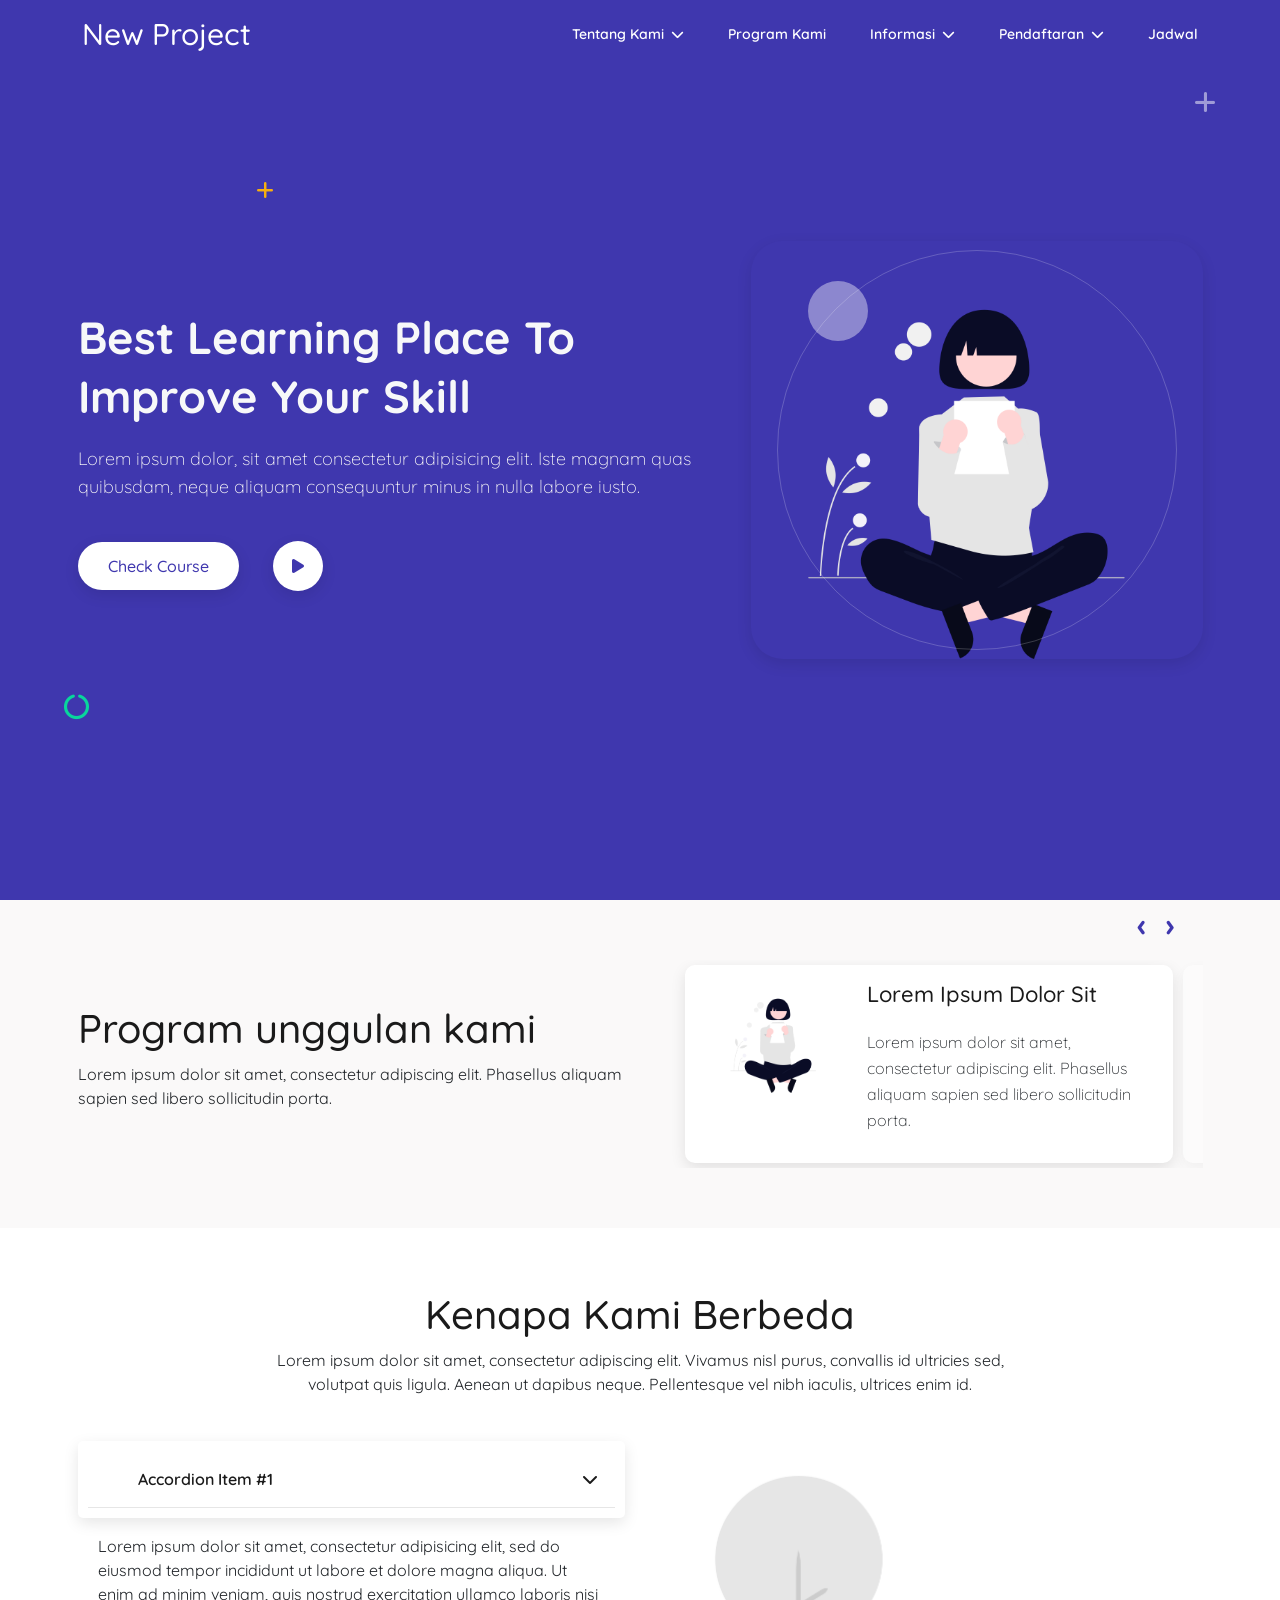
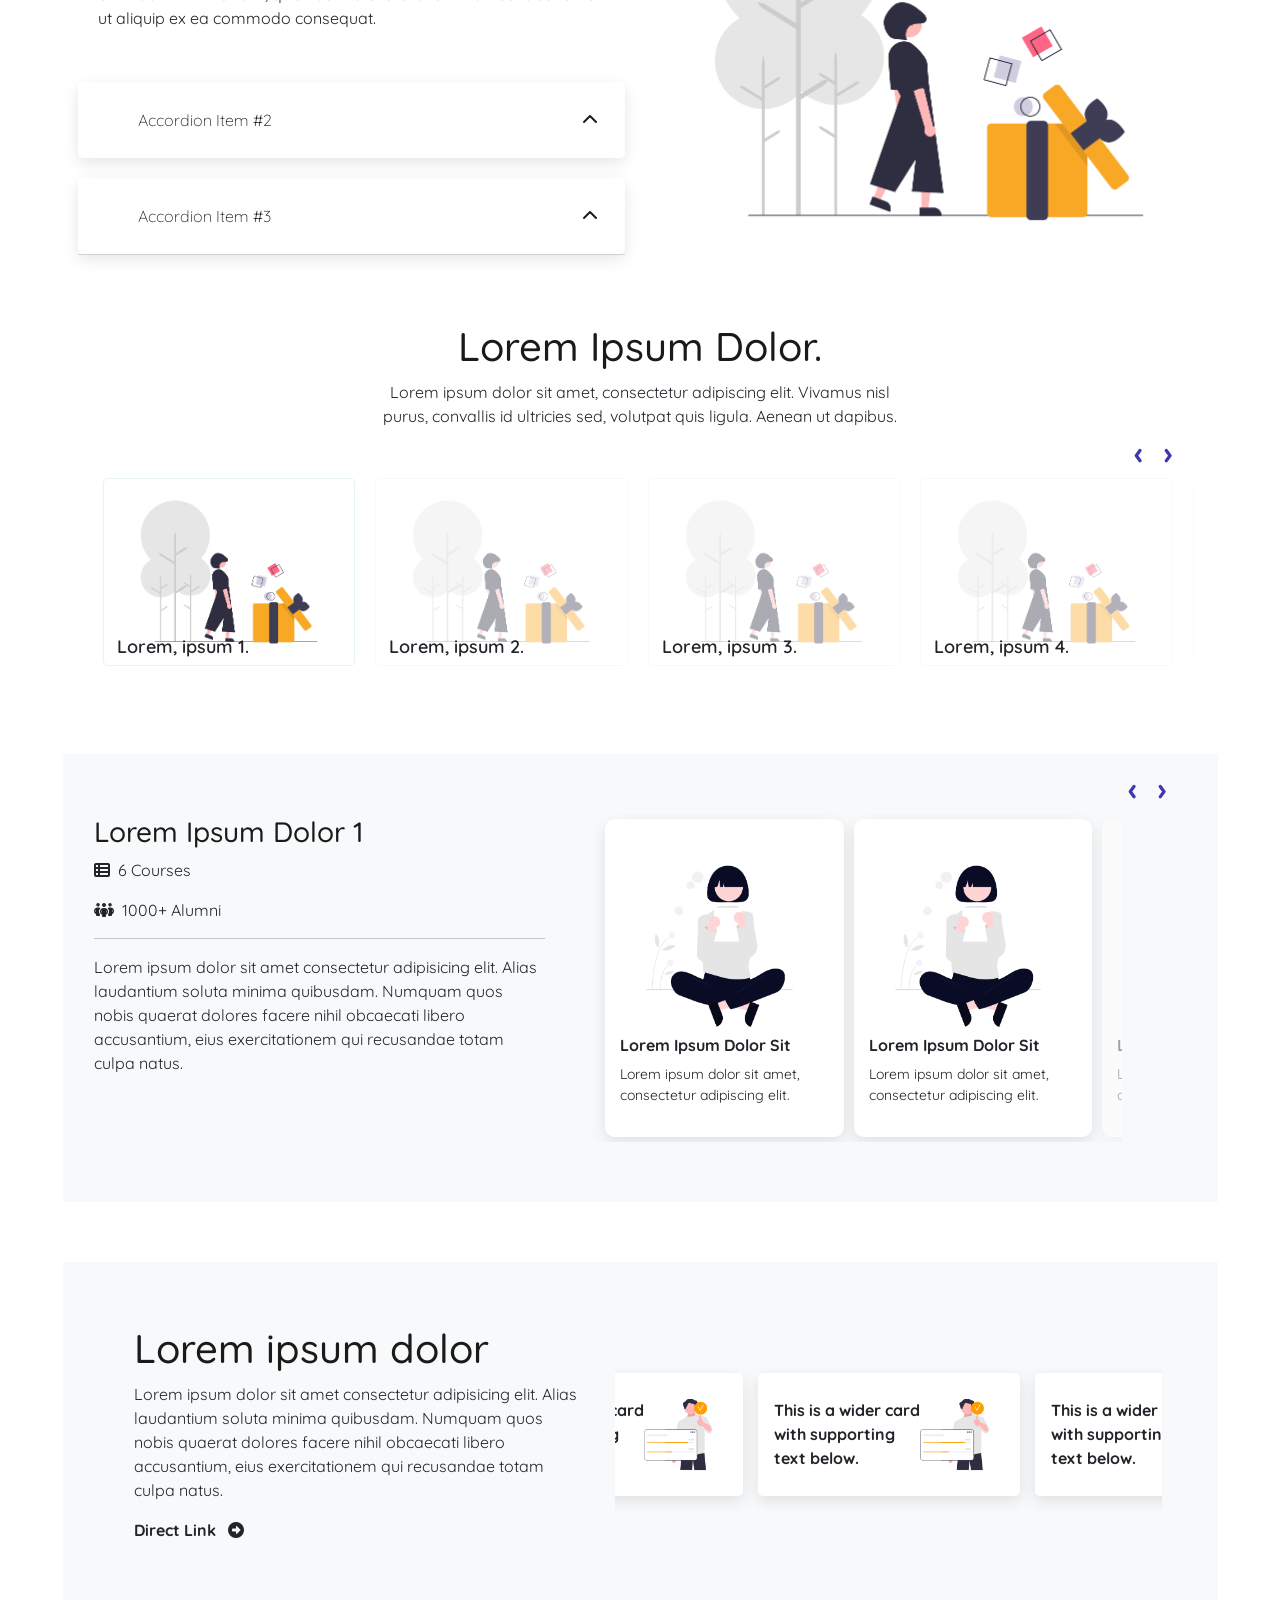
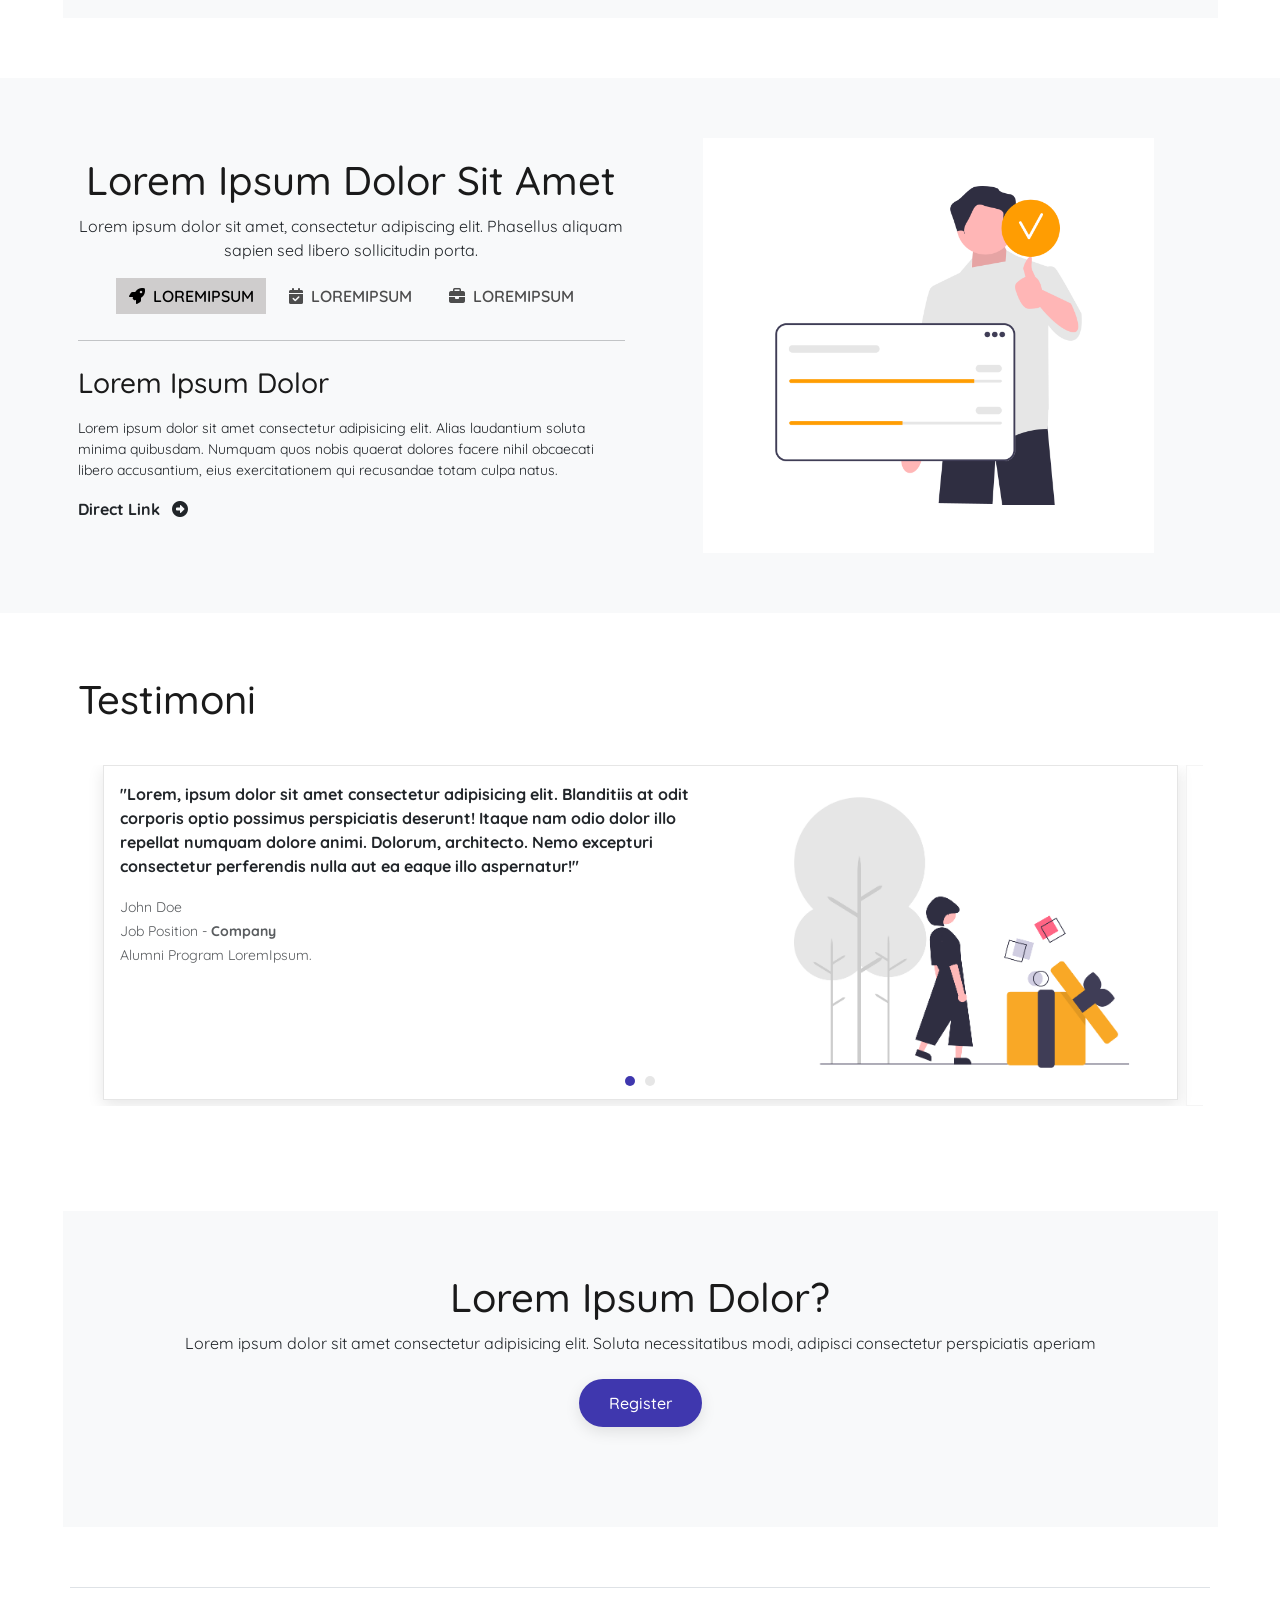
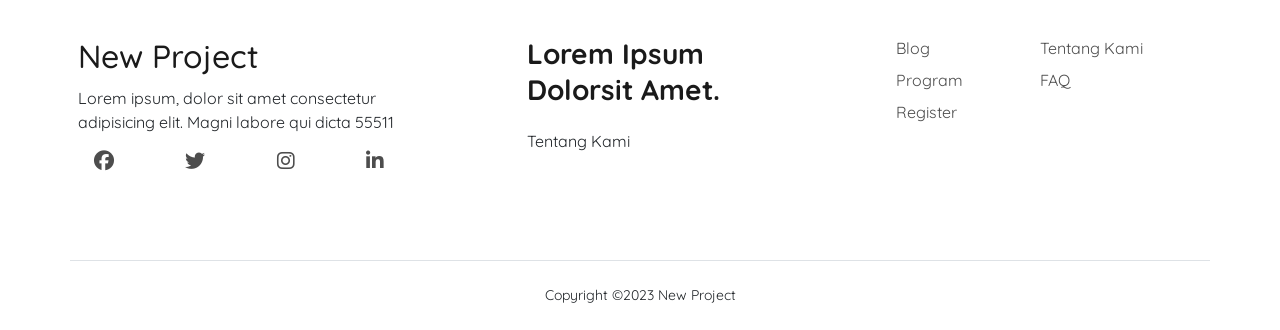
==== commit 2210ce5c: "2nd commit" ====
--- a/index.html
+++ b/index.html
@@ -76,23 +76,25 @@
                   ></a>
                   <ul class="sub-menu">
                     <li class="sub-menu-item">
-                      <a class="nav-link" href="/profil-perusahaan"
-                        >Profil Perusahaan</a
-                      >
+                      <a class="nav-link" href="/">Profil Perusahaan</a>
                     </li>
                     <li class="sub-menu-item">
-                      <a lass="nav-link" href="/alumni">Daftar Alumni</a>
+                      <a lass="nav-link" href="/">Daftar Alumni</a>
                     </li>
                     <li class="sub-menu-item">
-                      <a class="nav-link" href="/hubungi-kami">Hubungi Kami</a>
+                      <a
+                        class="nav-link"
+                        href="https://fitrife.github.io/theme-course-project/contact-us.html"
+                        >Hubungi Kami</a
+                      >
                     </li>
                   </ul>
                 </li>
                 <li class="menu-item menu-item-has-children">
-                  <a href="#" data-bs-toggle="sub-menu"
-                    >Layanan Kami <i class="fas fa-chevron-down"></i
+                  <a href="https://fitrife.github.io/theme-course-project/courses.html" data-bs-toggle="sub-menu"
+                    >Program Kami</i
                   ></a>
-                  <ul class="sub-menu">
+                  <!-- <ul class="sub-menu">
                     <li class="sub-menu-item">
                       <a
                         class="nav-link"
@@ -117,26 +119,26 @@
                         >Pengurusan SIO</a
                       >
                     </li>
-                  </ul>
+                  </ul> -->
                 </li>
                 <li class="menu-item menu-item-has-children">
                   <a href="#" data-bs-toggle="sub-menu"
                     >Informasi <i class="fas fa-chevron-down"></i
                   ></a>
                   <ul class="sub-menu">
-                    <li class="sub-menu-item">
+                    <!-- <li class="sub-menu-item">
                       <a class="nav-link" href="/unduh-peraturan-k3"
                         >Unduh Peraturan K3 RI</a
                       >
+                    </li> -->
+                    <li class="sub-menu-item">
+                      <a class="nav-link" href="https://fitrife.github.io/theme-course-project/blog.html">Artikel</a>
                     </li>
+                    <!-- <li class="sub-menu-item">
+                      <a class="nav-link" href="/info-loker-k3">Info Loker</a>
+                    </li> -->
                     <li class="sub-menu-item">
-                      <a class="nav-link" href="/blog">Artikel</a>
-                    </li>
-                    <li class="sub-menu-item">
-                      <a class="nav-link" href="/info-loker-k3">Info Loker</a>
-                    </li>
-                    <li class="sub-menu-item">
-                      <a class="nav-link" href="/galeri">Galeri</a>
+                      <a class="nav-link" href="#">Galeri</a>
                     </li>
                   </ul>
                 </li>
@@ -144,7 +146,7 @@
                   <a href="#" data-bs-toggle="sub-menu"
                     >Pendaftaran <i class="fas fa-chevron-down"></i
                   ></a>
-                  <ul class="sub-menu">
+                  <!-- <ul class="sub-menu">
                     <li class="sub-menu-item">
                       <a class="nav-link" href="/pendaftaran-kemnaker-ri"
                         >Training Kemnaker RI</a
@@ -160,10 +162,10 @@
                         >Permohonan InHouse Training</a
                       >
                     </li>
-                  </ul>
+                  </ul> -->
                 </li>
                 <li class="menu-item">
-                  <a class="nav-link" href="/jadwal">jadwal</a>
+                  <a class="nav-link" href="https://fitrife.github.io/theme-course-project/event-schedules.html">jadwal</a>
                 </li>
               </ul>
             </nav>
